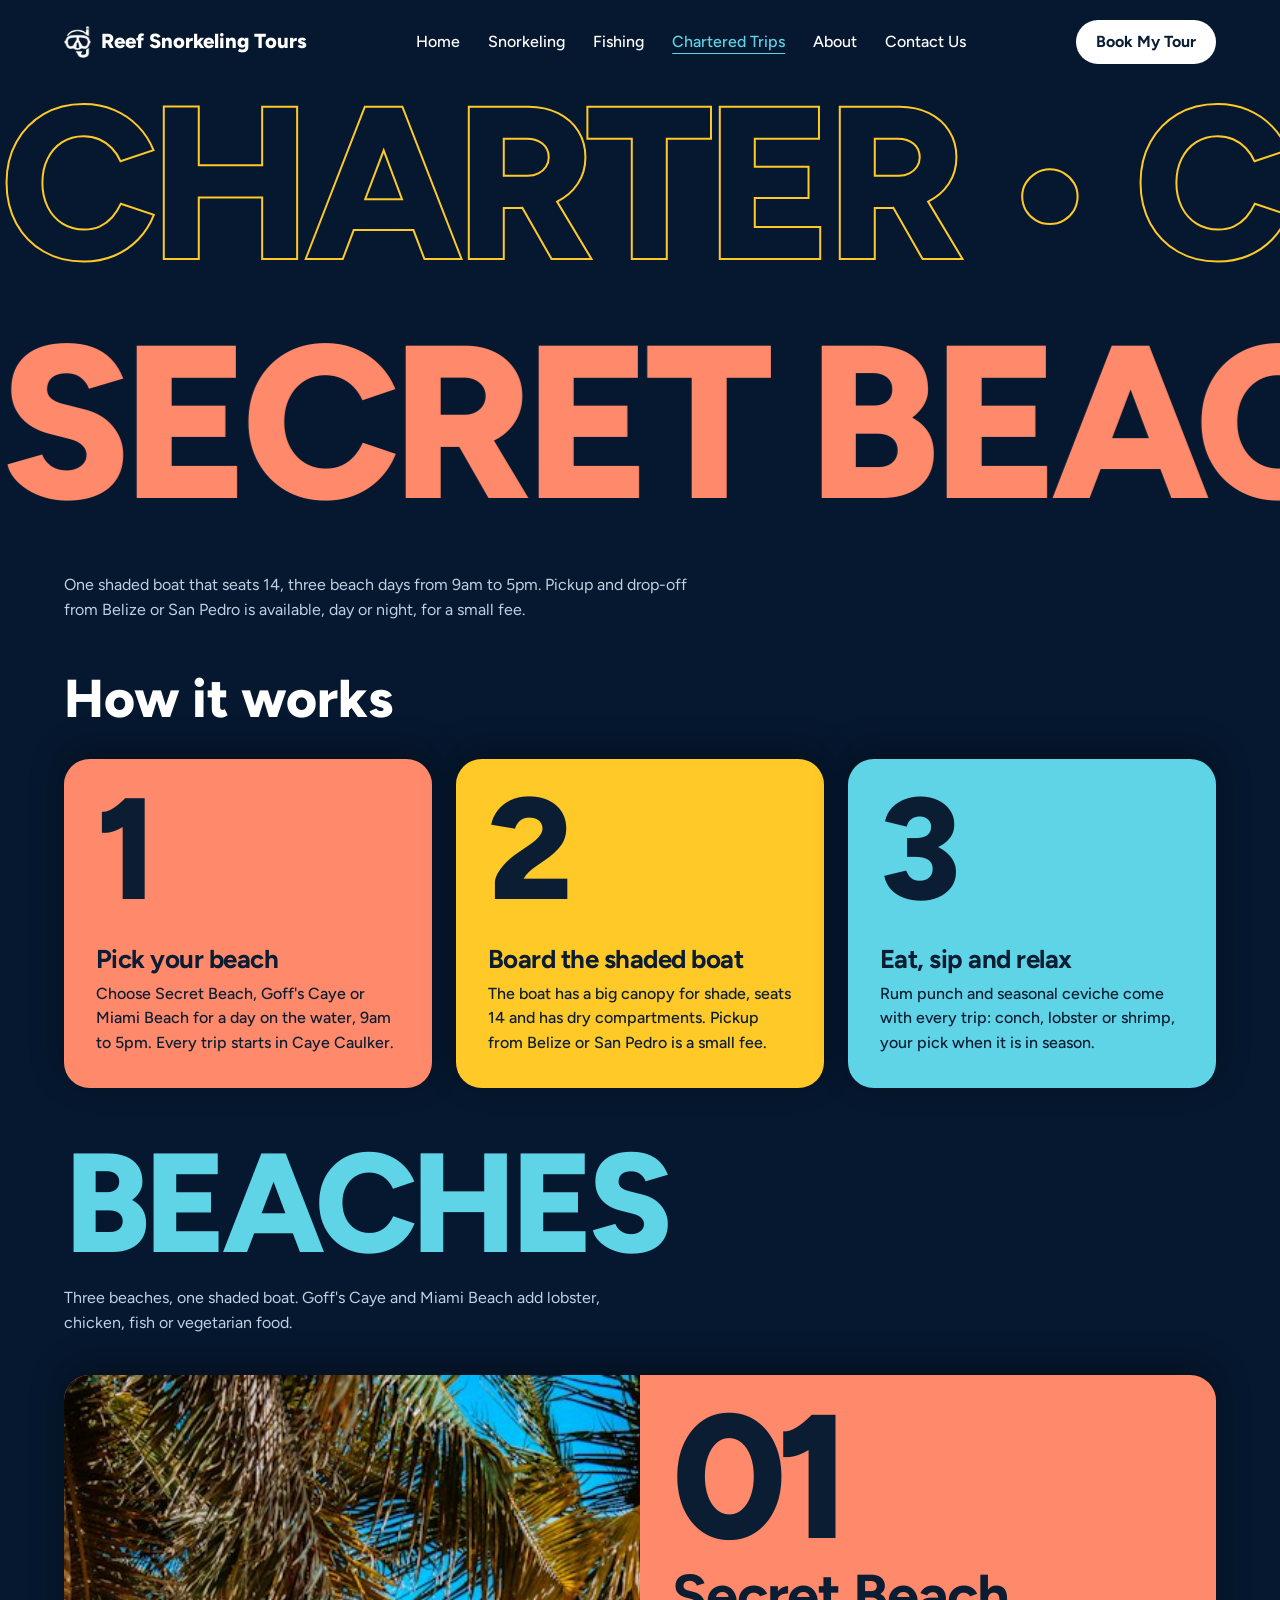
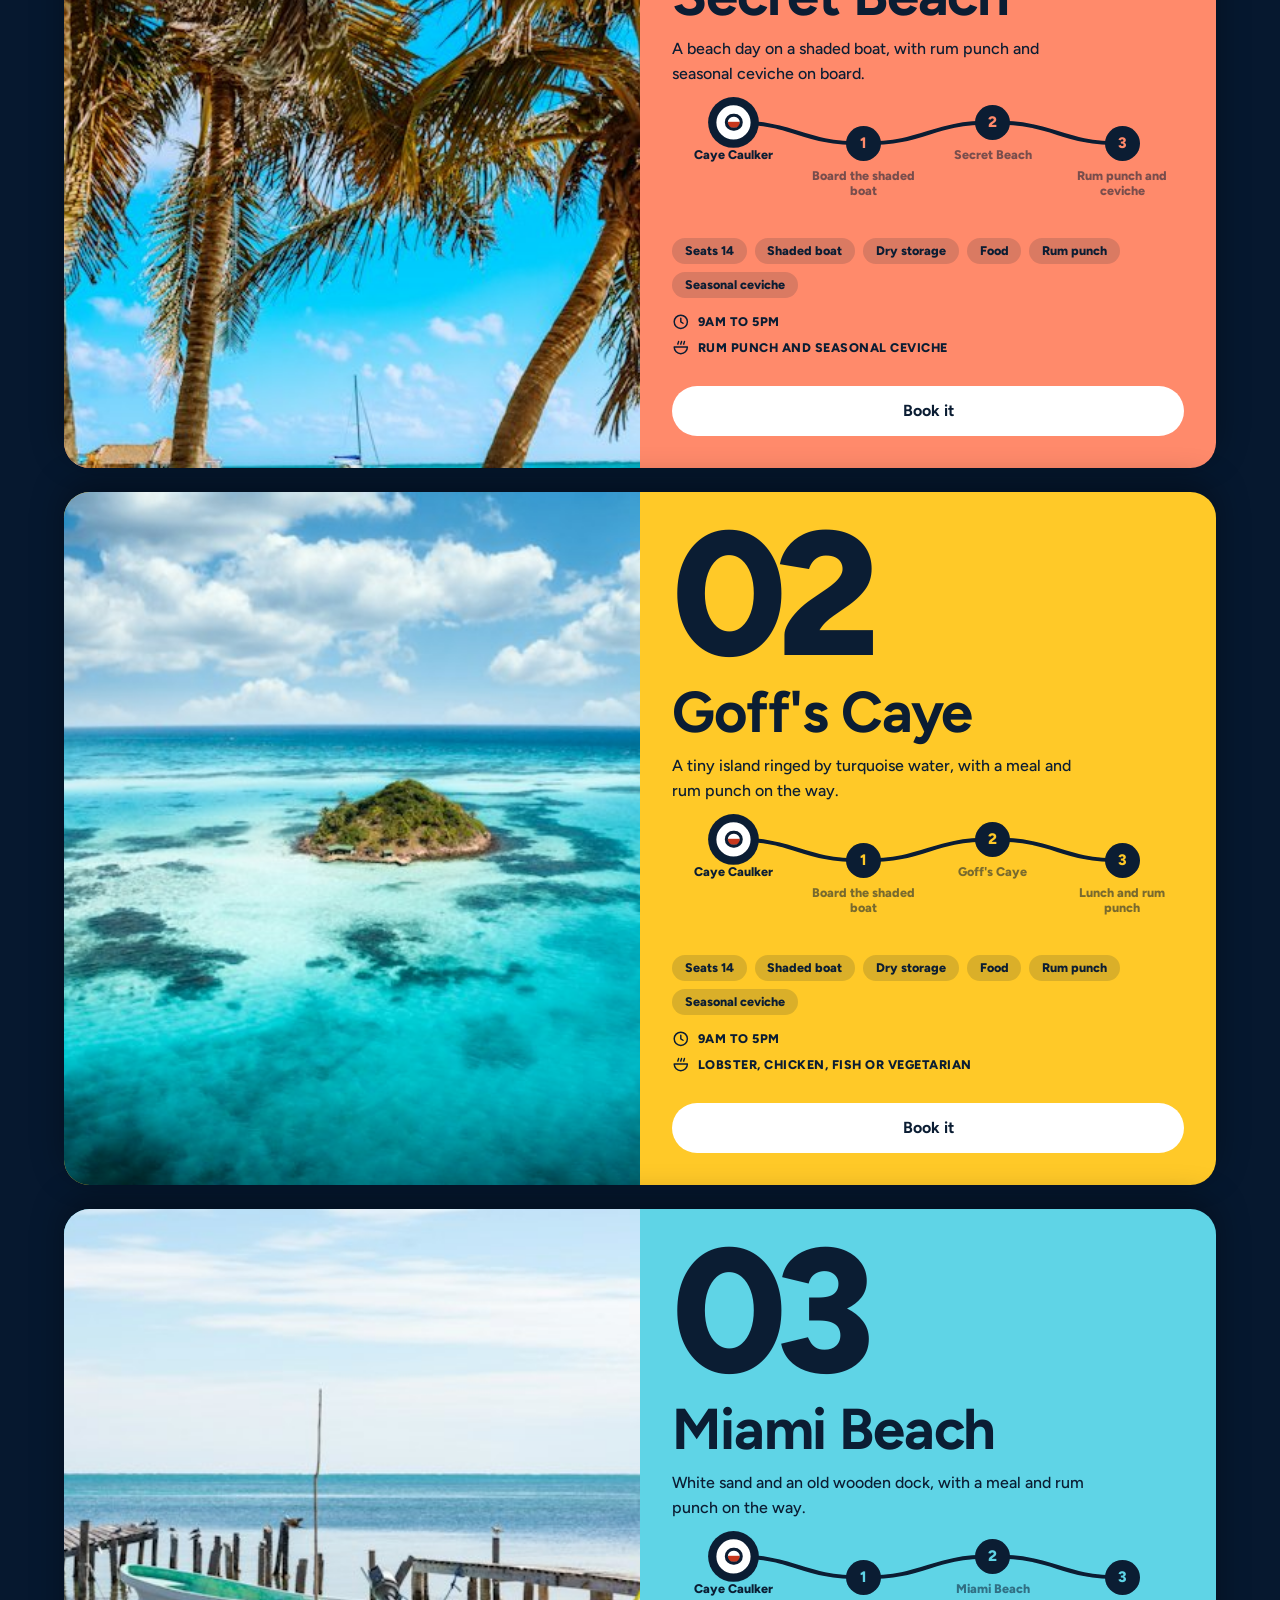
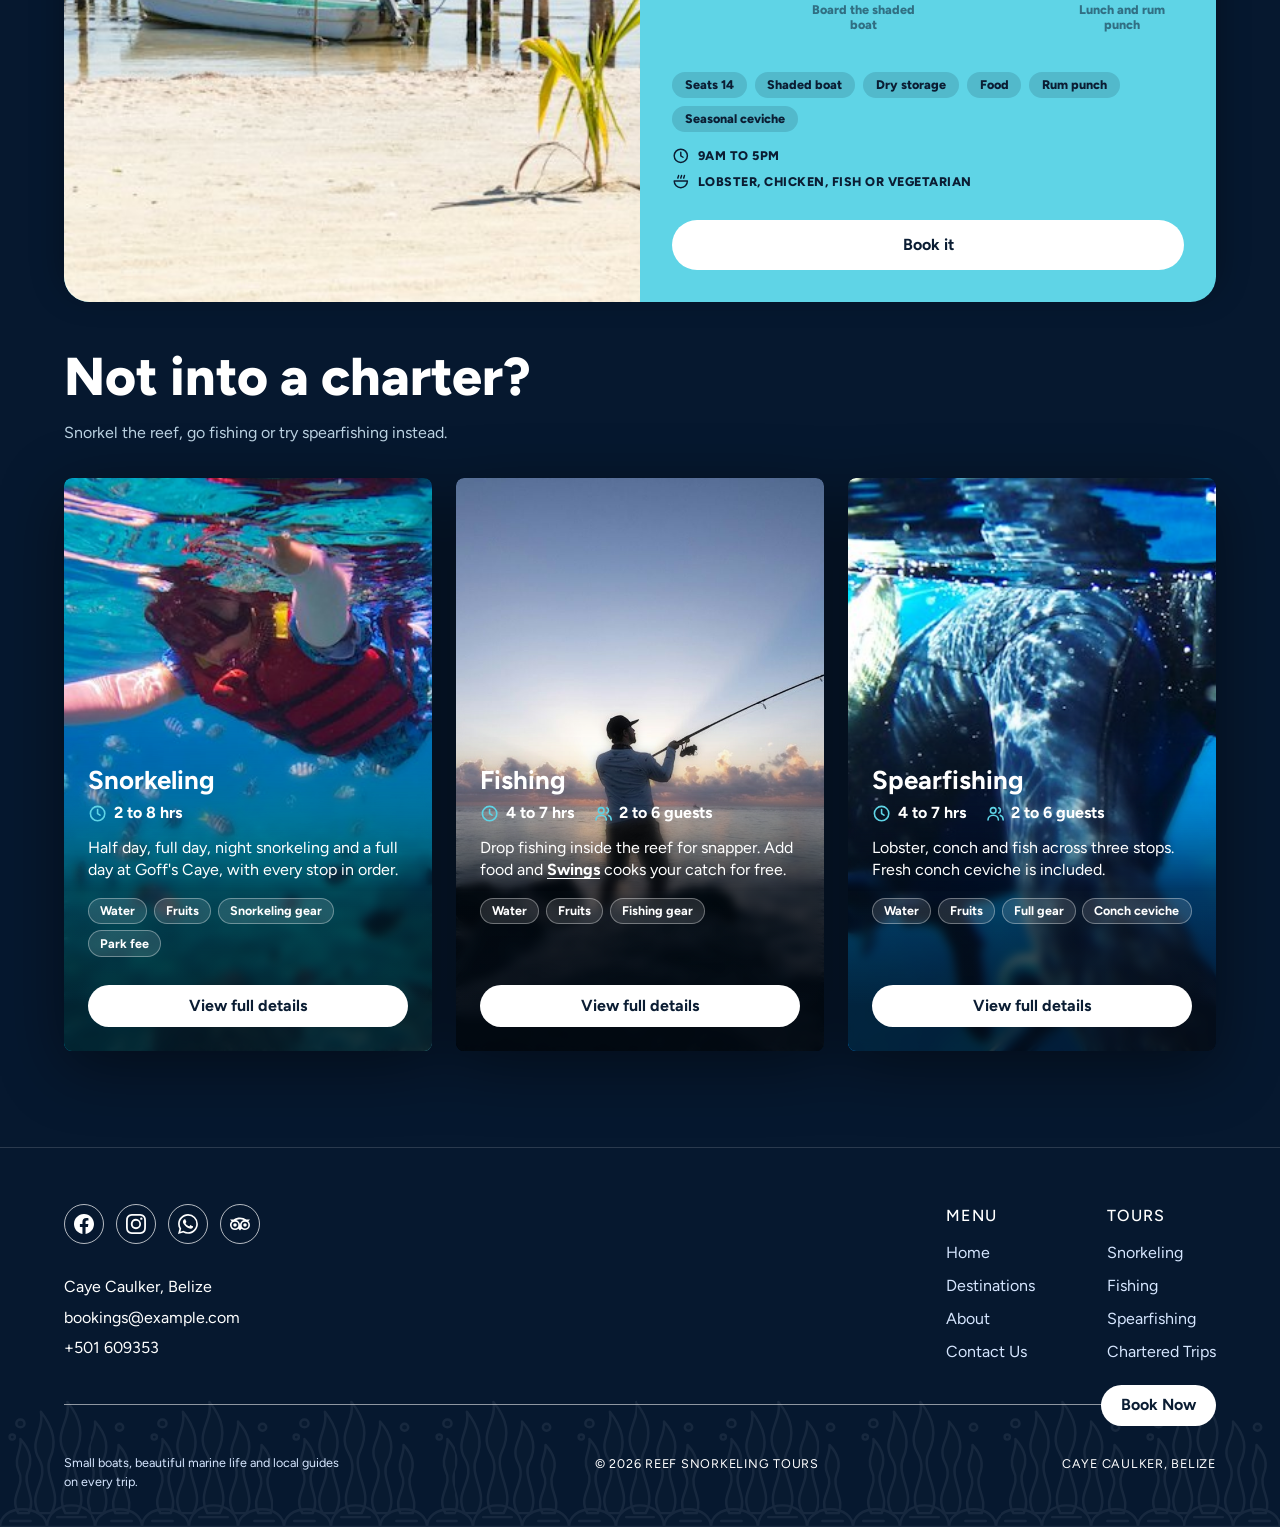
==== chartered-trips.html @ 090b9843 "edited we also offer section and renamed it, added the services pages (snorkeling, fishing, chartere" ====
<!doctype html>
<html lang="en">
<head>
  <meta charset="utf-8">
  <meta name="viewport" content="width=device-width, initial-scale=1">
  <title>Chartered Trips in Caye Caulker | Reef Snorkeling Tours</title>
  <meta name="description" content="Chartered boat trips from Caye Caulker, Belize to Secret Beach, Goff's Caye and Miami Beach. A shaded boat that seats 14, with pickup from Belize or San Pedro.">
  <meta name="keywords" content="chartered trips Caye Caulker, Belize boat charter, Secret Beach Belize, Goff's Caye charter, Miami Beach Belize, shaded charter boat, rum punch and ceviche, group boat trip Belize, San Pedro pickup">
  <meta name="author" content="Reef Snorkeling Tours">
  <meta name="publisher" content="Reef Snorkeling Tours">
  <meta name="application-name" content="Reef Snorkeling Tours">
  <meta name="robots" content="index, follow, max-image-preview:large, max-snippet:-1, max-video-preview:-1">
  <meta name="googlebot" content="index, follow, max-image-preview:large, max-snippet:-1, max-video-preview:-1">
  <meta name="geo.region" content="BZ-BZ">
  <meta name="geo.placename" content="Caye Caulker">
  <meta name="geo.position" content="17.7424;-88.0245">
  <meta name="theme-color" content="#06182f">
  <link rel="canonical" href="https://reefsnorkelingtours.com/chartered-trips.html">
  <link rel="alternate" hreflang="en" href="https://reefsnorkelingtours.com/chartered-trips.html">
  <link rel="alternate" hreflang="x-default" href="https://reefsnorkelingtours.com/chartered-trips.html">
  <meta property="og:type" content="website">
  <meta property="og:site_name" content="Reef Snorkeling Tours">
  <meta property="og:locale" content="en_US">
  <meta property="og:title" content="Chartered Trips in Caye Caulker | Reef Snorkeling Tours">
  <meta property="og:description" content="Chartered boat trips from Caye Caulker, Belize to Secret Beach, Goff's Caye and Miami Beach. A shaded boat that seats 14, with pickup from Belize or San Pedro.">
  <meta property="og:url" content="https://reefsnorkelingtours.com/chartered-trips.html">
  <meta property="og:image" content="https://reefsnorkelingtours.com/images/og-image.jpg">
  <meta property="og:image:width" content="1200">
  <meta property="og:image:height" content="630">
  <meta property="og:image:alt" content="Silhouettes of a snorkeler's fins against the sun in deep blue water">
  <meta name="twitter:card" content="summary_large_image">
  <meta name="twitter:title" content="Chartered Trips in Caye Caulker | Reef Snorkeling Tours">
  <meta name="twitter:description" content="Chartered boat trips from Caye Caulker, Belize to Secret Beach, Goff's Caye and Miami Beach. A shaded boat that seats 14, with pickup from Belize or San Pedro.">
  <meta name="twitter:image" content="https://reefsnorkelingtours.com/images/og-image.jpg">
  <meta name="twitter:image:alt" content="Silhouettes of a snorkeler's fins against the sun in deep blue water">
  <link rel="preconnect" href="https://fonts.googleapis.com">
  <link rel="preconnect" href="https://fonts.gstatic.com" crossorigin>
  <link rel="stylesheet" href="https://fonts.googleapis.com/css2?family=Figtree:wght@400;500;700;800&display=swap">
  <link rel="icon" href="favicon.ico" sizes="any">
  <link rel="icon" type="image/png" sizes="192x192" href="icon-192.png">
  <link rel="apple-touch-icon" href="apple-touch-icon.png">
  <link rel="manifest" href="manifest.webmanifest">
  <link rel="stylesheet" href="style.css">
  <script type="application/ld+json">
  {
    "@context": "https://schema.org",
    "@graph": [
      {
        "@type": "WebSite",
        "@id": "https://reefsnorkelingtours.com/#website",
        "url": "https://reefsnorkelingtours.com/",
        "name": "Reef Snorkeling Tours",
        "inLanguage": "en",
        "publisher": {
          "@id": "https://reefsnorkelingtours.com/#business"
        }
      },
      {
        "@type": [
          "TravelAgency",
          "LocalBusiness"
        ],
        "@id": "https://reefsnorkelingtours.com/#business",
        "name": "Reef Snorkeling Tours",
        "url": "https://reefsnorkelingtours.com/",
        "telephone": "+501609353",
        "email": "bookings@example.com",
        "address": {
          "@type": "PostalAddress",
          "addressLocality": "Caye Caulker",
          "addressRegion": "Belize District",
          "addressCountry": "BZ"
        }
      },
      {
        "@type": "CollectionPage",
        "@id": "https://reefsnorkelingtours.com/chartered-trips.html#webpage",
        "url": "https://reefsnorkelingtours.com/chartered-trips.html",
        "name": "Chartered Trips in Caye Caulker | Reef Snorkeling Tours",
        "description": "Chartered boat trips from Caye Caulker, Belize to Secret Beach, Goff's Caye and Miami Beach. A shaded boat that seats 14, with pickup from Belize or San Pedro.",
        "inLanguage": "en",
        "isPartOf": {
          "@id": "https://reefsnorkelingtours.com/#website"
        },
        "about": {
          "@id": "https://reefsnorkelingtours.com/#business"
        },
        "breadcrumb": {
          "@id": "https://reefsnorkelingtours.com/chartered-trips.html#breadcrumb"
        },
        "mainEntity": {
          "@id": "https://reefsnorkelingtours.com/chartered-trips.html#trips"
        }
      },
      {
        "@type": "BreadcrumbList",
        "@id": "https://reefsnorkelingtours.com/chartered-trips.html#breadcrumb",
        "itemListElement": [
          {
            "@type": "ListItem",
            "position": 1,
            "name": "Home",
            "item": "https://reefsnorkelingtours.com/"
          },
          {
            "@type": "ListItem",
            "position": 2,
            "name": "Chartered Trips",
            "item": "https://reefsnorkelingtours.com/chartered-trips.html"
          }
        ]
      },
      {
        "@type": "ItemList",
        "@id": "https://reefsnorkelingtours.com/chartered-trips.html#trips",
        "name": "Chartered trips",
        "itemListElement": [
          {
            "@type": "ListItem",
            "position": 1,
            "url": "https://reefsnorkelingtours.com/chartered-trips.html#secret-beach",
            "item": {
              "@type": "TouristTrip",
              "name": "Secret Beach",
              "description": "A shaded boat with a big canopy that seats 14 and has dry compartments, 9am to 5pm to Secret Beach. Rum punch and seasonal ceviche (conch, lobster or shrimp, when in season) are included, with pickup from Belize or San Pedro for a small fee.",
              "touristType": "Groups",
              "provider": {
                "@id": "https://reefsnorkelingtours.com/#business"
              }
            }
          },
          {
            "@type": "ListItem",
            "position": 2,
            "url": "https://reefsnorkelingtours.com/chartered-trips.html#goffs-caye",
            "item": {
              "@type": "TouristTrip",
              "name": "Goff's Caye",
              "description": "A shaded boat with a big canopy that seats 14 and has dry compartments, 9am to 5pm to Goff's Caye. Lobster, chicken, fish and vegetarian food options, rum punch and seasonal ceviche are included, with pickup from Belize or San Pedro for a small fee.",
              "touristType": "Groups",
              "provider": {
                "@id": "https://reefsnorkelingtours.com/#business"
              }
            }
          },
          {
            "@type": "ListItem",
            "position": 3,
            "url": "https://reefsnorkelingtours.com/chartered-trips.html#miami-beach",
            "item": {
              "@type": "TouristTrip",
              "name": "Miami Beach",
              "description": "A shaded boat with a big canopy that seats 14 and has dry compartments, 9am to 5pm to Miami Beach. Lobster, chicken, fish and vegetarian food options, rum punch and seasonal ceviche are included, with pickup from Belize or San Pedro for a small fee.",
              "touristType": "Groups",
              "provider": {
                "@id": "https://reefsnorkelingtours.com/#business"
              }
            }
          }
        ]
      }
    ]
  }
  </script>
</head>
<body>

  <svg hidden>
    <symbol id="i-clock" viewBox="0 0 24 24"><circle cx="12" cy="12" r="9"/><path d="M12 7v5l3 2"/></symbol>
    <symbol id="i-food" viewBox="0 0 24 24"><path d="M3 11h18a9 9 0 0 1-18 0z"/><path d="M8 7c0-1.5 1-2 1-3.5M12 7c0-1.5 1-2 1-3.5M16 7c0-1.5 1-2 1-3.5"/></symbol>
    <symbol id="i-people" viewBox="0 0 24 24"><circle cx="9" cy="8" r="3.5"/><path d="M2.5 20c0-3.6 2.9-6 6.5-6s6.5 2.4 6.5 6M16 4.8a3.5 3.5 0 0 1 0 6.4M18 14.3c2.3.7 3.5 2.6 3.5 5.7"/></symbol>
  </svg>

  <header class="site-header">
    <a class="logo" href="./"><img decoding="async" loading="lazy" src="images/logo.webp" alt="" width="253" height="298">Reef Snorkeling Tours</a>
    <button class="menu-toggle" type="button" aria-expanded="false" aria-controls="menu" aria-label="Open menu">
      <svg class="icon line" viewBox="0 0 24 24"><path class="bars" d="M4 7h16M4 12h16M4 17h16"/><path class="x" d="M6 6l12 12M18 6 6 18"/></svg>
    </button>
    <div class="menu" id="menu">
      <nav>
        <a href="./">Home</a>
        <a href="snorkeling.html">Snorkeling</a>
        <a href="fishing.html">Fishing</a>
        <a href="chartered-trips.html" aria-current="page">Chartered Trips</a>
        <a href="./#about">About</a>
        <a href="contact.html">Contact Us</a>
      </nav>
      <a class="btn btn-light" href="contact.html?tour=general">Book My Tour</a>
    </div>
  </header>

  <main class="snorkel trips">
    <h1 class="visually-hidden">Chartered boat trips in Caye Caulker, Belize</h1>
    <div class="marq out" aria-hidden="true"><span>CHARTER &bull; CHARTER &bull; CHARTER &bull; CHARTER &bull; CHARTER &bull; CHARTER &bull;&nbsp;</span></div>
    <div class="marq fill" aria-hidden="true"><span>SECRET BEACH &bull; GOFF'S CAYE &bull; MIAMI BEACH &bull; SECRET BEACH &bull; GOFF'S CAYE &bull; MIAMI BEACH &bull;&nbsp;</span></div>
    <p class="snorkel-intro">One shaded boat that seats 14, three beach days from 9am to 5pm. Pickup and drop-off from Belize or San Pedro is available, day or night, for a small fee.</p>

    <section class="how" aria-labelledby="how-title">
      <h2 id="how-title">How it works</h2>
      <ol>
        <li style="--c: var(--coral-soft)">
          <span class="n" aria-hidden="true">1</span>
          <div>
            <h3>Pick your beach</h3>
            <p>Choose Secret Beach, Goff's Caye or Miami Beach for a day on the water, 9am to 5pm. Every trip starts in Caye Caulker.</p>
          </div>
        </li>
        <li style="--c: var(--yellow)">
          <span class="n" aria-hidden="true">2</span>
          <div>
            <h3>Board the shaded boat</h3>
            <p>The boat has a big canopy for shade, seats 14 and has dry compartments. Pickup from Belize or San Pedro is a small fee.</p>
          </div>
        </li>
        <li style="--c: var(--aqua)">
          <span class="n" aria-hidden="true">3</span>
          <div>
            <h3>Eat, sip and relax</h3>
            <p>Rum punch and seasonal ceviche come with every trip: conch, lobster or shrimp, your pick when it is in season.</p>
          </div>
        </li>
      </ol>
    </section>

    <section class="group" aria-labelledby="kind-beaches">
      <div class="kind">
        <h2 id="kind-beaches">BEACHES</h2>
        <p>Three beaches, one shaded boat. Goff's Caye and Miami Beach add lobster, chicken, fish or vegetarian food.</p>
      </div>
    <div class="stack">
    <article class="card-p" id="secret-beach" style="--i: 0; --c: var(--coral-soft)">
      <div class="txt">
        <span class="num" aria-hidden="true">01</span>
        <div class="body">
          <h3>Secret Beach</h3>
          <p>A beach day on a shaded boat, with rum punch and seasonal ceviche on board.</p>
          <div class="trail" role="group" aria-label="Stops in order">
            <svg aria-hidden="true"><path class="base"/><path class="draw"/></svg>
            <span class="boat" aria-hidden="true"></span>
            <ol><li class="node start" style="--n: 0"><i aria-hidden="true">&#9679;</i><span>Caye Caulker</span></li><li class="node" style="--n: 1"><i>1</i><span>Board the shaded boat</span></li><li class="node" style="--n: 2"><i>2</i><span>Secret Beach</span></li><li class="node" style="--n: 3"><i>3</i><span>Rum punch and ceviche</span></li></ol>
          </div>
          <ul class="row"><li>Seats 14</li><li>Shaded boat</li><li>Dry storage</li><li>Food</li><li>Rum punch</li><li>Seasonal ceviche</li></ul>
          <ul class="facts"><li><svg class="icon line" aria-hidden="true"><use href="#i-clock"/></svg>9am to 5pm</li><li><svg class="icon line" aria-hidden="true"><use href="#i-food"/></svg>Rum punch and seasonal ceviche</li></ul>
          <a class="btn btn-light" href="contact.html?tour=chartered-trips">Book it</a>
        </div>
      </div>
      <img src="images/secret-beach-sm.jpg" srcset="images/secret-beach-sm.jpg 640w, images/secret-beach.jpg 1800w" sizes="(min-width: 50.01rem) 50vw, 100vw" alt="Palm trees leaning over a sandy beach" width="640" height="480" loading="lazy" decoding="async">
    </article>
    <article class="card-p" id="goffs-caye" style="--i: 1; --c: var(--yellow)">
      <div class="txt">
        <span class="num" aria-hidden="true">02</span>
        <div class="body">
          <h3>Goff's Caye</h3>
          <p>A tiny island ringed by turquoise water, with a meal and rum punch on the way.</p>
          <div class="trail" role="group" aria-label="Stops in order">
            <svg aria-hidden="true"><path class="base"/><path class="draw"/></svg>
            <span class="boat" aria-hidden="true"></span>
            <ol><li class="node start" style="--n: 0"><i aria-hidden="true">&#9679;</i><span>Caye Caulker</span></li><li class="node" style="--n: 1"><i>1</i><span>Board the shaded boat</span></li><li class="node" style="--n: 2"><i>2</i><span>Goff's Caye</span></li><li class="node" style="--n: 3"><i>3</i><span>Lunch and rum punch</span></li></ol>
          </div>
          <ul class="row"><li>Seats 14</li><li>Shaded boat</li><li>Dry storage</li><li>Food</li><li>Rum punch</li><li>Seasonal ceviche</li></ul>
          <ul class="facts"><li><svg class="icon line" aria-hidden="true"><use href="#i-clock"/></svg>9am to 5pm</li><li><svg class="icon line" aria-hidden="true"><use href="#i-food"/></svg>Lobster, chicken, fish or vegetarian</li></ul>
          <a class="btn btn-light" href="contact.html?tour=chartered-trips">Book it</a>
        </div>
      </div>
      <img src="images/goffs-caye-charter-sm.jpg" srcset="images/goffs-caye-charter-sm.jpg 640w, images/goffs-caye-charter.jpg 1800w" sizes="(min-width: 50.01rem) 50vw, 100vw" alt="A tiny green island ringed by turquoise water" width="640" height="480" loading="lazy" decoding="async">
    </article>
    <article class="card-p" id="miami-beach" style="--i: 2; --c: var(--aqua)">
      <div class="txt">
        <span class="num" aria-hidden="true">03</span>
        <div class="body">
          <h3>Miami Beach</h3>
          <p>White sand and an old wooden dock, with a meal and rum punch on the way.</p>
          <div class="trail" role="group" aria-label="Stops in order">
            <svg aria-hidden="true"><path class="base"/><path class="draw"/></svg>
            <span class="boat" aria-hidden="true"></span>
            <ol><li class="node start" style="--n: 0"><i aria-hidden="true">&#9679;</i><span>Caye Caulker</span></li><li class="node" style="--n: 1"><i>1</i><span>Board the shaded boat</span></li><li class="node" style="--n: 2"><i>2</i><span>Miami Beach</span></li><li class="node" style="--n: 3"><i>3</i><span>Lunch and rum punch</span></li></ol>
          </div>
          <ul class="row"><li>Seats 14</li><li>Shaded boat</li><li>Dry storage</li><li>Food</li><li>Rum punch</li><li>Seasonal ceviche</li></ul>
          <ul class="facts"><li><svg class="icon line" aria-hidden="true"><use href="#i-clock"/></svg>9am to 5pm</li><li><svg class="icon line" aria-hidden="true"><use href="#i-food"/></svg>Lobster, chicken, fish or vegetarian</li></ul>
          <a class="btn btn-light" href="contact.html?tour=chartered-trips">Book it</a>
        </div>
      </div>
      <img src="images/miami-beach-sm.jpg" srcset="images/miami-beach-sm.jpg 640w, images/miami-beach.jpg 1800w" sizes="(min-width: 50.01rem) 50vw, 100vw" alt="A boat and old wooden dock on a white sand beach" width="640" height="480" loading="lazy" decoding="async">
    </article>
    </div>
    </section>

    <section class="also">
      <h2>Not into a charter?</h2>
      <p>Snorkel the reef, go fishing or try spearfishing instead.</p>
      <ul class="offers three">
        <li>
          <img decoding="async" src="images/half-day-tour-sm.jpg" srcset="images/half-day-tour-sm.jpg 640w, images/half-day-tour.jpg 1800w" sizes="(min-width: 50.01rem) 50vw, 100vw" alt="A snorkeler in a life vest above a school of small fish" width="640" height="480" loading="lazy">
          <h3>Snorkeling</h3>
          <p class="meta"><span><svg class="icon line"><use href="#i-clock"/></svg>2 to 8 hrs</span></p>
          <p>Half day, full day, night snorkeling and a full day at Goff's Caye, with every stop in order.</p>
          <ul class="includes">
          <li>Water</li>
          <li>Fruits</li>
          <li>Snorkeling gear</li>
          <li>Park fee</li>
          </ul>
          <a class="btn btn-light" href="snorkeling.html">View full details</a>
        </li>
        <li>
          <img decoding="async" src="images/fishing.jpg" alt="A fisherman casting a line from the rocks at sunrise" width="840" height="1120" loading="lazy">
          <h3>Fishing</h3>
          <p class="meta"><span><svg class="icon line"><use href="#i-clock"/></svg>4 to 7 hrs</span><span><svg class="icon line"><use href="#i-people"/></svg>2 to 6 guests</span></p>
          <p>Drop fishing inside the reef for snapper. Add food and <a class="swings" href="https://share.google/VO3ABcIWY1SggvuIT" target="_blank" rel="noopener noreferrer">Swings</a> cooks your catch for free.</p>
          <ul class="includes">
          <li>Water</li>
          <li>Fruits</li>
          <li>Fishing gear</li>
          </ul>
          <a class="btn btn-light" href="fishing.html#fishing">View full details</a>
        </li>
        <li>
          <img decoding="async" src="images/half-day-spearfishing-sm.jpg" srcset="images/half-day-spearfishing-sm.jpg 640w, images/half-day-spearfishing.jpg 1800w" sizes="(min-width: 50.01rem) 33vw, 100vw" alt="A spearfisher in a wetsuit at the surface holding a speargun" width="640" height="480" loading="lazy">
          <h3>Spearfishing</h3>
          <p class="meta"><span><svg class="icon line"><use href="#i-clock"/></svg>4 to 7 hrs</span><span><svg class="icon line"><use href="#i-people"/></svg>2 to 6 guests</span></p>
          <p>Lobster, conch and fish across three stops. Fresh conch ceviche is included.</p>
          <ul class="includes">
          <li>Water</li>
          <li>Fruits</li>
          <li>Full gear</li>
          <li>Conch ceviche</li>
          </ul>
          <a class="btn btn-light" href="fishing.html#spearfishing">View full details</a>
        </li>
      </ul>
    </section>
  </main>

<footer class="site-footer">
  <svg hidden width="0" height="0"><symbol id="i-fish" viewBox="0 0 80 50"><g fill="rgba(255,255,255,0.07)" stroke="currentColor" stroke-width="3.4" stroke-linejoin="round" stroke-linecap="round"><path d="M72 26C66 14 46 10 28 24L8 12C12 20 12 32 8 40L28 28C46 42 66 38 72 26Z"/><path d="M42 13L50 4C56 4 58 9 58 15"/><path d="M44 37L50 46C56 46 58 42 58 37"/><path d="M60 17C54 22 54 30 60 35"/><path d="M65 20C61 24 61 29 65 33"/><circle cx="66" cy="23" r="1.6" fill="currentColor"/></g></symbol></svg>
  <div class="foot-top">
    <div class="foot-info">
      <ul class="social">
        <li><a href="https://www.facebook.com/reefsnorkelingtour/" aria-label="Facebook" target="_blank" rel="noopener"><svg class="icon fill" viewBox="0 0 16 16"><path d="M16 8.049c0-4.446-3.582-8.05-8-8.05C3.58 0-.002 3.603-.002 8.05c0 4.017 2.926 7.347 6.75 7.951v-5.625h-2.03V8.05H6.75V6.275c0-2.017 1.195-3.131 3.022-3.131.876 0 1.791.157 1.791.157v1.98h-1.009c-.993 0-1.303.621-1.303 1.258v1.51h2.218l-.354 2.326H9.25V16c3.824-.604 6.75-3.934 6.75-7.951"/></svg></a></li>
        <li><a href="#" aria-label="Instagram" target="_blank" rel="noopener"><svg class="icon fill" viewBox="0 0 16 16"><path d="M8 0C5.829 0 5.556.01 4.703.048 3.85.088 3.269.222 2.76.42a3.9 3.9 0 0 0-1.417.923A3.9 3.9 0 0 0 .42 2.76C.222 3.268.087 3.85.048 4.7.01 5.555 0 5.827 0 8.001c0 2.172.01 2.444.048 3.297.04.852.174 1.433.372 1.942.205.526.478.972.923 1.417.444.445.89.719 1.416.923.51.198 1.09.333 1.942.372C5.555 15.99 5.827 16 8 16s2.444-.01 3.298-.048c.851-.04 1.434-.174 1.943-.372a3.9 3.9 0 0 0 1.416-.923c.445-.445.718-.891.923-1.417.197-.509.332-1.09.372-1.942C15.99 10.445 16 10.173 16 8s-.01-2.445-.048-3.299c-.04-.851-.175-1.433-.372-1.941a3.9 3.9 0 0 0-.923-1.417A3.9 3.9 0 0 0 13.24.42c-.51-.198-1.092-.333-1.943-.372C10.443.01 10.172 0 7.998 0zm-.717 1.442h.718c2.136 0 2.389.007 3.232.046.78.035 1.204.166 1.486.275.373.145.64.319.92.599s.453.546.598.92c.11.281.24.705.275 1.485.039.843.047 1.096.047 3.231s-.008 2.389-.047 3.232c-.035.78-.166 1.203-.275 1.485a2.5 2.5 0 0 1-.599.919c-.28.28-.546.453-.92.598-.28.11-.704.24-1.485.276-.843.038-1.096.047-3.232.047s-2.39-.009-3.233-.047c-.78-.036-1.203-.166-1.485-.276a2.5 2.5 0 0 1-.92-.598 2.5 2.5 0 0 1-.6-.92c-.109-.281-.24-.705-.275-1.485-.038-.843-.046-1.096-.046-3.233s.008-2.388.046-3.231c.036-.78.166-1.204.276-1.486.145-.373.319-.64.599-.92s.546-.453.92-.598c.282-.11.705-.24 1.485-.276.738-.034 1.024-.044 2.515-.045zm4.988 1.328a.96.96 0 1 0 0 1.92.96.96 0 0 0 0-1.92m-4.27 1.122a4.109 4.109 0 1 0 0 8.217 4.109 4.109 0 0 0 0-8.217m0 1.441a2.667 2.667 0 1 1 0 5.334 2.667 2.667 0 0 1 0-5.334"/></svg></a></li>
        <li><a href="#" aria-label="WhatsApp" target="_blank" rel="noopener"><svg class="icon fill" viewBox="0 0 16 16"><path d="M13.601 2.326A7.85 7.85 0 0 0 7.994 0C3.627 0 .068 3.558.064 7.926c0 1.399.366 2.76 1.057 3.965L0 16l4.204-1.102a7.9 7.9 0 0 0 3.79.965h.004c4.368 0 7.926-3.558 7.93-7.93A7.9 7.9 0 0 0 13.6 2.326zM7.994 14.521a6.6 6.6 0 0 1-3.356-.92l-.24-.144-2.494.654.666-2.433-.156-.251a6.56 6.56 0 0 1-1.007-3.505c0-3.626 2.957-6.584 6.591-6.584a6.56 6.56 0 0 1 4.66 1.931 6.56 6.56 0 0 1 1.928 4.66c-.004 3.639-2.961 6.592-6.592 6.592m3.615-4.934c-.197-.099-1.17-.578-1.353-.646-.182-.065-.315-.099-.445.099-.133.197-.513.646-.627.775-.114.133-.232.148-.43.05-.197-.1-.836-.308-1.592-.985-.59-.525-.985-1.175-1.103-1.372-.114-.198-.011-.304.088-.403.087-.088.197-.232.296-.346.1-.114.133-.198.198-.33.065-.134.034-.248-.015-.347-.05-.099-.445-1.076-.612-1.47-.16-.389-.323-.335-.445-.34-.114-.007-.247-.007-.38-.007a.73.73 0 0 0-.529.247c-.182.198-.691.677-.691 1.654s.71 1.916.81 2.049c.098.133 1.394 2.132 3.383 2.992.47.205.84.326 1.129.418.475.152.904.129 1.246.08.38-.058 1.171-.48 1.338-.943.164-.464.164-.86.114-.943-.049-.084-.182-.133-.38-.232"/></svg></a></li>
        <li><a href="#" aria-label="TripAdvisor" target="_blank" rel="noopener"><svg class="icon fill" viewBox="0 0 24 24"><path d="M12.006 4.295c-2.67 0-5.338.784-7.645 2.353H0l1.963 2.135a5.997 5.997 0 0 0 4.04 10.43 5.976 5.976 0 0 0 4.075-1.6L12 19.705l1.922-2.09a5.972 5.972 0 0 0 4.072 1.598 6 6 0 0 0 6-5.998 5.982 5.982 0 0 0-1.957-4.432L24 6.648h-4.35a13.573 13.573 0 0 0-7.644-2.353zM12 6.255c1.531 0 3.063.303 4.504.903C13.943 8.138 12 10.43 12 13.1c0-2.671-1.942-4.962-4.504-5.942A11.72 11.72 0 0 1 12 6.256zM6.002 9.157a4.059 4.059 0 1 1 0 8.118 4.059 4.059 0 0 1 0-8.118zm11.992.002a4.057 4.057 0 1 1 .003 8.115 4.057 4.057 0 0 1-.003-8.115zm-11.992 1.93a2.128 2.128 0 0 0 0 4.256 2.128 2.128 0 0 0 0-4.256zm11.992 0a2.128 2.128 0 0 0 0 4.256 2.128 2.128 0 0 0 0-4.256z"/></svg></a></li>
      </ul>
      <address>
        Caye Caulker, Belize<br>
        <a href="mailto:bookings@example.com">bookings@example.com</a><br>
        <a href="tel:+501609353">+501 609353</a>
      </address>
    </div>
    <nav class="foot-cols" aria-label="Footer">
      <div>
        <h3>Menu</h3>
        <ul>
          <li><a href="./">Home</a></li>
          <li><a href="./#destinations">Destinations</a></li>
          <li><a href="./#about">About</a></li>
          <li><a href="contact.html">Contact Us</a></li>
        </ul>
      </div>
      <div>
        <h3>Tours</h3>
        <ul>
          <li><a href="snorkeling.html">Snorkeling</a></li>
          <li><a href="fishing.html">Fishing</a></li>
          <li><a href="fishing.html#spearfishing">Spearfishing</a></li>
          <li><a href="chartered-trips.html">Chartered Trips</a></li>
        </ul>
      </div>
    </nav>
  </div>
  <div class="foot-rule"><a class="btn btn-light" href="contact.html?tour=general">Book Now</a></div>
  <div class="foot-bottom">
    <p>Small boats, beautiful marine life and local guides on every trip.</p>
    <span>&copy; 2026 Reef Snorkeling Tours</span>
    <span>Caye Caulker, Belize</span>
  </div>
  <div class="sea" aria-hidden="true">
  <span class="fish " style="--y:14%;--w:3.6rem;--t:20s;--d:-4s;--x:12%"><svg viewBox="0 0 80 50"><use href="#i-fish"/></svg></span>
  <span class="fish left" style="--y:58%;--w:2.6rem;--t:15s;--d:-9s;--x:38%"><svg viewBox="0 0 80 50"><use href="#i-fish"/></svg></span>
  <span class="fish " style="--y:34%;--w:3.2rem;--t:24s;--d:-13s;--x:62%"><svg viewBox="0 0 80 50"><use href="#i-fish"/></svg></span>
  <span class="fish left" style="--y:76%;--w:2.2rem;--t:17s;--d:-2s;--x:80%"><svg viewBox="0 0 80 50"><use href="#i-fish"/></svg></span>
  <span class="fish left" style="--y:46%;--w:3rem;--t:28s;--d:-18s;--x:24%"><svg viewBox="0 0 80 50"><use href="#i-fish"/></svg></span>
    <div class="diver"><svg viewBox="30 150 920 720"><circle class="bub b1" cx="62" cy="410" r="16"/><circle class="bub b2" cx="38" cy="360" r="11"/><path fill="#a3adba" d="M275.561329 288.148975l1.832755 0.915354-114.641368 229.281712-1.831731-0.915353z"/><path fill="#7c8898" d="M151.221719 490.305918m-74.30643 0a74.30643 74.30643 0 1 0 148.61286 0 74.30643 74.30643 0 1 0-148.61286 0Z"/><path fill="#7c8898" d="M291.342474 755.685731l-123.136545 80.67602c-14.861695 10.615643-33.96842 6.369591-44.584063-8.492104s-6.369591-33.96842 8.492105-44.584063l108.274849-72.183915c2.123538-2.122514 4.246052-4.246052 4.246053-8.492105V534.88998c0-16.98421 6.369591-36.091958 33.968419-53.076167l70.060378 29.722367-38.214472 210.181132c-2.122514 10.615643-6.368567 25.476315-19.106724 33.968419z"/><path fill="#6a7586" d="M754.166285 437.22975L594.937783 543.382085c-19.107748 12.738157-46.706577 8.492105-59.444734-12.738157-12.738157-19.107748-19.107748-63.691811 0-76.429968l157.104964-78.552482 21.230262-159.228502c4.246052-23.3538 27.599853-38.214472 50.95263-33.96842 23.3538 4.246052 38.214472 27.599853 33.968419 50.952629l-23.3538 176.212712c-4.245029 10.615643-10.614619 21.230262-21.229239 27.599853z"/><path fill="#7c8898" d="M881.548883 401.137793l-125.260083 78.552482-148.61286-21.230263c-10.615643-38.214472-61.568272-48.830115-101.906282-38.214472L299.834579 475.444222c-44.584063 10.615643-61.568272 53.076167-50.95263 91.29064 10.615643 38.214472 53.076167 61.568272 91.29064 50.952629l203.812565-53.076167h205.935079c8.492105 0 19.107748-2.122514 27.599853-6.369591l150.736397-84.922073c19.107748-12.738157 25.476315-40.33801 12.738158-59.444734-12.739181-19.1057-40.339034-25.475291-59.445758-12.737133z"/><path fill="#6a7586" d="M522.753868 522.151823l-184.704817 48.829091-10.615644 48.830115c4.246052 0 8.492105-2.123538 14.861696-2.123538l199.565489-53.076167h2.123538l-21.230262-42.459501z"/><path fill="#c3cbd6" d="M543.98413 564.612347h63.69181V458.460012c-10.615643-38.214472-61.568272-48.830115-101.906282-38.214472l-36.091958 10.615644 74.30643 133.751163zM119.375814 522.151823h97.66023c6.369591-12.738157 8.492105-27.599853 6.369591-42.460524h-144.367831v12.738157c0 4.246052 0 8.492105 2.123538 12.738157v4.246053c0 2.122514 2.123538 6.369591 2.123538 8.492105l6.369591 12.738157c2.123538 4.246052 6.369591 8.492105 8.492105 12.738157-0.001024-12.738157 10.614619-21.230262 21.229238-21.230262z"/><path fill="#c3cbd6" d="M98.145552 479.690275c-8.492105 0-14.861695 2.123538-21.230263 6.36959 0 14.861695 2.123538 31.845905 12.738158 46.706577 8.492105 12.738157 19.107748 21.230262 31.845905 27.599853 10.615643-10.615643 19.107748-23.3538 19.107748-38.214472-0.001024-23.3538-19.107748-42.461548-42.461548-42.461548z"/></svg></div>
    <i class="seagrass"></i>
  </div>
</footer>

<script src="menu.js"></script>
<script type="module" src="trail.js"></script>
<script type="module" src="loading.js"></script>
</body>
</html>
---- style.css ----
:root {
  --gutter: max(1.25rem, 5vw, calc((100vw - 100rem) / 2));
  --navy: #06182f;
  --deep: #0b2745;
  --ink: #0b1d33;
  --mist: #bcd3e3;
  --aqua: #5fd4e6;
  --yellow: #ffc928;
  --gold-deep: #9c6a00;
  --reef: #0a7387;
  --coral: #c8371d;
  --indigo: #5b4fc4;
  --coral-soft: #ff8a6b;
  --lilac: #b9b0ff;
  --text-xs: 0.786rem;
  --text-base: 1rem;
  --text-md: 1.272rem;
  --text-lg: 1.618rem;
  --text-xl: 2.058rem;
  --text-2xl: 2.618rem;
  --text-3xl: 3.33rem;
  --text-4xl: 4.236rem;
}

* {
  box-sizing: border-box;
}

html {
  scroll-padding-top: calc(var(--nav-h, 5.25rem) + 0.5rem);
}

body {
  margin: 0;
  background: var(--navy);
  color: #fff;
  font-family: "Figtree", system-ui, sans-serif;
  font-size: var(--text-base);
  line-height: 1.55;
}

svg[hidden] {
  display: none;
}

button {
  font: inherit;
}

a {
  color: inherit;
}

.swings {
  font-weight: 700;
  text-underline-offset: 0.18em;
}

:focus-visible {
  outline: 3px solid var(--yellow);
  outline-offset: 2px;
}

h1 {
  margin: 0 0 1rem -0.05em;
  font-size: var(--text-2xl);
  font-weight: 800;
  line-height: 1.05;
}

.icon {
  width: 1.25rem;
  height: 1.25rem;
  flex: none;
}

.fill {
  fill: currentColor;
}

.line {
  fill: none;
  stroke: currentColor;
  stroke-width: 2;
  stroke-linecap: round;
  stroke-linejoin: round;
}

.btn {
  display: inline-flex;
  align-items: center;
  gap: 0.5rem;
  padding: 0.7rem 1.4rem;
  border: 1px solid transparent;
  border-radius: 999px;
  font: inherit;
  font-weight: 700;
  text-decoration: none;
  cursor: pointer;
  transition: transform 0.2s, background-color 0.2s, border-color 0.2s, color 0.2s;
}

.btn:active {
  transform: none;
}

.btn-light {
  background: #fff;
  color: var(--ink);
}

.btn-ghost {
  background: rgba(255, 255, 255, 0.12);
  border-color: rgba(255, 255, 255, 0.55);
  color: #fff;
  -webkit-backdrop-filter: blur(8px);
  backdrop-filter: blur(8px);
}

.round {
  display: grid;
  place-items: center;
  width: 2.5rem;
  height: 2.5rem;
  padding: 0;
  border: 1px solid rgba(255, 255, 255, 0.45);
  border-radius: 50%;
  background: rgba(6, 24, 47, 0.55);
  color: #fff;
  cursor: pointer;
}

/* Header and mobile menu */

.site-header {
  position: fixed;
  inset: 0 0 auto;
  z-index: 20;
  display: flex;
  flex-wrap: wrap;
  align-items: center;
  justify-content: space-between;
  gap: 0.75rem 1.5rem;
  padding: 1.25rem var(--gutter);
}

.site-header::before {
  content: "";
  position: absolute;
  inset: 0;
  z-index: -1;
  border-bottom: 1px solid transparent;
  transition: background-color 0.25s, border-color 0.25s;
}

.site-header.scrolled::before {
  border-color: rgba(255, 255, 255, 0.1);
  background: rgba(6, 24, 47, 0.55);
  -webkit-backdrop-filter: blur(14px);
  backdrop-filter: blur(14px);
}

.logo {
  position: relative;
  z-index: 2;
  display: flex;
  align-items: center;
  gap: 0.5rem;
  font-size: var(--text-base);
  font-weight: 800;
  text-decoration: none;
}

.logo img {
  width: auto;
  height: 1.6rem;
}

.menu-toggle {
  position: relative;
  z-index: 2;
  display: grid;
  place-items: center;
  width: 3.25rem;
  height: 3.25rem;
  margin-right: -0.8rem;
  padding: 0;
  border: 0;
  background: none;
  color: #fff;
  cursor: pointer;
}

.menu-toggle .icon {
  width: 2.5rem;
  height: 2.5rem;
}

.menu-toggle[aria-expanded="false"] .x,
.menu-toggle[aria-expanded="true"] .bars {
  display: none;
}

.menu {
  position: fixed;
  inset: -1.5rem 0 0;
  z-index: 1;
  display: flex;
  flex-direction: column;
  justify-content: center;
  gap: 2rem;
  padding: 7.5rem var(--gutter) 3rem;
  background: var(--deep);
  overflow: hidden;
  visibility: hidden;
  transform: translateY(100%);
  transition: transform 0.5s cubic-bezier(0.55, 0, 0.9, 0.45), visibility 0s 0.5s;
}

.menu-open .menu {
  visibility: visible;
  transform: none;
  transition: transform 0.5s cubic-bezier(0.55, 0, 0.9, 0.45);
}

.menu.hit {
  animation: hit 0.35s ease-out;
}

.menu-open {
  overflow: hidden;
}

.site-header nav {
  display: flex;
  flex-direction: column;
  flex-wrap: wrap;
  gap: 0.5rem;
}

.site-header nav a {
  font-size: var(--text-xl);
  font-weight: 800;
  line-height: 1.2;
  text-decoration: none;
}

.site-header nav a:hover,
.site-header nav a[aria-current] {
  color: var(--aqua);
}

.site-header nav a[aria-current] {
  text-decoration: underline;
  text-underline-offset: 0.35em;
}

.menu .btn {
  align-self: stretch;
  justify-content: center;
  padding: 0.8rem 1.6rem;
  font-size: var(--text-md);
}

.bubble {
  position: absolute;
  top: 0;
  left: var(--x);
  width: var(--size);
  height: var(--size);
  border: 1px solid rgba(255, 255, 255, 0.55);
  border-radius: 50%;
  background: radial-gradient(circle at 30% 30%, rgba(255, 255, 255, 0.55), rgba(255, 255, 255, 0.08) 60%);
  pointer-events: none;
  animation: splash var(--time) ease-out var(--delay) both;
}

/* Hero */

.hero {
  position: relative;
  display: grid;
  grid-template-columns: minmax(0, 1fr);
  grid-template-rows: 1fr auto;
  min-height: min(100vh, 60rem);
  min-height: min(100svh, 60rem);
  max-height: 60rem;
  padding-inline: var(--gutter);
  padding-top: calc(var(--nav-h, 5.25rem) - 1.25rem);
  overflow: hidden;
}

.hero-img {
  position: absolute;
  inset: 0;
  width: 100%;
  height: 100%;
  object-fit: cover;
}

.hero::after {
  content: "";
  position: absolute;
  inset: 0;
  background:
    linear-gradient(90deg, rgba(6, 24, 47, 0.7), transparent 65%),
    linear-gradient(transparent 45%, var(--navy));
  pointer-events: none;
}

.hero-text,
.strip {
  position: relative;
  z-index: 1;
}

.hero-text {
  align-self: center;
  max-width: 42rem;
}

.hero-desc {
  max-width: 26rem;
  margin: 0 0 3rem;
  color: var(--mist);
  line-height: 1.4;
  text-shadow: 0 1px 8px rgba(0, 0, 0, 0.5);
}

.hero-actions {
  display: flex;
  flex-direction: column;
  flex-wrap: wrap;
  gap: 0.75rem;
}

.hero-actions .btn {
  justify-content: center;
}

.trust {
  display: flex;
  align-items: center;
  gap: 0.9rem;
  margin-top: 2rem;
  text-shadow: 0 1px 8px rgba(0, 0, 0, 0.5);
}

.faces {
  display: flex;
}

.faces img {
  width: 3.25rem;
  height: 3.25rem;
  border: 2px solid var(--navy);
  border-radius: 50%;
  object-fit: cover;
}

.faces img + img {
  margin-left: -0.9rem;
}

.trust p {
  margin: 0;
  color: var(--mist);
  font-size: var(--text-base);
  line-height: 1.25;
}

.trust p span {
  display: block;
  color: #fff;
  font-size: var(--text-md);
  line-height: 1.1;
}

.strip {
  display: flex;
  align-items: center;
  justify-self: center;
  width: min(calc(100% + 2 * var(--gutter)), 100rem);
  padding-bottom: 2rem;
}

.cards {
  position: relative;
  flex: 1;
  min-width: 0;
  display: flex;
  gap: 1rem;
  margin: 0;
  padding: 0;
  overflow-x: auto;
  list-style: none;
  scroll-snap-type: x mandatory;
  scrollbar-width: none;
  mask-image: linear-gradient(90deg, transparent, #000 20%, #000 80%, transparent);
}

.cards li {
  flex: 0 0 min(17.67rem, 67vw);
  scroll-snap-align: center;
}

.card {
  display: grid;
  grid-template: minmax(0, 1fr) / minmax(0, 1fr);
  width: 100%;
  aspect-ratio: 16 / 9;
  padding: 0;
  border: 0;
  border-radius: 0.5rem;
  overflow: hidden;
  background: var(--navy);
  color: #fff;
  font: inherit;
  text-align: left;
  cursor: pointer;
  opacity: 0.55;
  transform: scale(0.9);
  transition: transform 0.3s, opacity 0.3s;
}

.card > * {
  grid-area: 1 / 1;
}

.card > :not(img) {
  position: relative;
  z-index: 1;
}

.card::after {
  content: "";
  grid-area: 1 / 1;
  align-self: end;
  position: relative;
  height: calc(58% + 1rem);
  margin: 0 -1rem -1rem;
  background: linear-gradient(to top, rgba(2, 10, 20, 0.6), transparent);
  -webkit-backdrop-filter: blur(8px);
  backdrop-filter: blur(8px);
  mask-image: linear-gradient(to top, #000 35%, transparent);
  pointer-events: none;
}

.card[aria-current] {
  opacity: 1;
  transform: scale(1);
}

.card:focus-visible {
  outline-offset: -3px;
}

.card img {
  width: 100%;
  height: 100%;
  object-fit: cover;
  filter: brightness(0.7);
}

.card-top {
  align-self: start;
  justify-self: start;
  margin: 0.7rem 0.9rem;
}

.card-chip {
  display: block;
  padding: 0.1rem 0.65rem;
  border-radius: 999px;
  color: #fff;
  font-size: var(--text-xs);
  font-weight: 800;
}

.card-chip.snorkeling {
  background: var(--reef);
}

.card-chip.spearfishing {
  background: var(--coral);
}

.card-chip.charter {
  background: var(--indigo);
}

.card-text {
  align-self: end;
  display: grid;
  margin: 0.8rem 0.9rem;
  line-height: 1.25;
  text-shadow: 0 1px 4px rgba(0, 0, 0, 0.6);
}

.card-text strong {
  font-size: var(--text-md);
}

.card-text span {
  font-size: var(--text-xs);
}

.lightbox {
  width: min(60rem, 92vw);
  padding: 0;
  border: 0;
  border-radius: 0.5rem;
  overflow: hidden;
  background: var(--navy);
  color: #fff;
}

.lightbox::backdrop {
  background: rgba(2, 10, 20, 0.85);
}

.lightbox img {
  width: 100%;
  max-height: 65vh;
  object-fit: cover;
}

.close {
  position: absolute;
  top: 0.75rem;
  right: 0.75rem;
}

.lightbox-text {
  padding: 1.25rem 1.5rem 1.5rem;
}

.where {
  margin: 0 0 0.25rem;
  color: var(--aqua);
  font-weight: 700;
}

.lightbox h2 {
  margin: 0 0 0.5rem;
  font-size: var(--text-lg);
  line-height: 1.1;
}

.lightbox-desc {
  max-width: 40rem;
  margin: 0;
  color: var(--mist);
  line-height: 1.4;
}

/* Section headings and intros */

.why h2,
.also h2,
.places h2 {
  margin: 0 0 1rem;
  font-size: var(--text-2xl);
  font-weight: 800;
  line-height: 1.05;
}

.also > p,
.places > p {
  max-width: 34rem;
  margin: 0 0 2rem;
  color: var(--mist);
}

/* Why snorkel with us */

.why {
  display: grid;
  grid-template-columns: minmax(0, 1fr);
  gap: 2.5rem;
  align-items: center;
  padding: 3rem var(--gutter) 4rem;
}

.why-text > p {
  max-width: 26rem;
  margin: 0 0 2.5rem;
  color: var(--mist);
}

.stats {
  display: grid;
  grid-template-columns: 1fr 1fr;
  gap: 1.5rem 2rem;
  max-width: 34rem;
  margin: 0;
  padding: 0;
  list-style: none;
  color: var(--mist);
  line-height: 1.3;
}

.stats li {
  padding-top: 1rem;
  border-top: 1px solid rgba(255, 255, 255, 0.2);
}

.stats strong {
  display: block;
  margin-bottom: 0.25rem;
  color: #fff;
  font-size: var(--text-2xl);
  font-weight: 800;
  line-height: 1.05;
}

.benefits {
  position: relative;
  display: flex;
  flex-direction: column;
  gap: 1rem;
  height: 24rem;
  margin: 0;
  padding: 0;
  overflow: hidden;
  list-style: none;
  mask-image: linear-gradient(180deg, transparent, #000 20%, #000 80%, transparent);
}

.benefits li {
  flex: none;
  width: 85%;
  margin-inline: auto;
  padding: 1.4rem 1.75rem;
  border-radius: 0.5rem;
  background: var(--deep);
  font-size: var(--text-lg);
  font-weight: 800;
  line-height: 1.2;
  opacity: 0.55;
  scale: 1;
  transform-origin: center;
  transition: scale 0.3s, opacity 0.3s;
}

.benefits li.on {
  opacity: 1;
  scale: 1.15;
}

.benefits span {
  color: var(--yellow);
  font-size: var(--text-xl);
  line-height: 1;
}

.benefits .icon {
  width: 0.85em;
  height: 0.85em;
  margin-right: 0.4rem;
  vertical-align: -0.1em;
}

/* Destinations */

.places {
  padding: 1rem var(--gutter) 5rem;
  scroll-margin-top: 2rem;
}

.spots {
  display: grid;
  grid-template-columns: minmax(0, 1fr);
  gap: 1.5rem;
  max-width: 34rem;
  margin: 0 auto;
  padding: 0;
  list-style: none;
}

.spots > li {
  position: relative;
  display: flex;
  flex-direction: column;
  justify-content: flex-end;
  aspect-ratio: 4 / 3;
  padding: 1.25rem 1.5rem;
  overflow: clip;
  border-radius: 0.5rem;
  clip-path: inset(0 round 0.5rem);
  background: var(--navy);
}

.spots > li > :not(img) {
  position: relative;
  z-index: 1;
}

.spots > li::after {
  content: "";
  position: absolute;
  inset: auto -2rem -2rem;
  height: 14rem;
  background: linear-gradient(to top, rgba(2, 10, 20, 0.8) 20%, rgba(2, 10, 20, 0.5) 60%, transparent 100%);
  -webkit-backdrop-filter: blur(5px);
  backdrop-filter: blur(5px);
  mask-image: linear-gradient(to top, #000 50%, transparent 100%);
  pointer-events: none;
}

.spots img {
  position: absolute;
  inset: -2rem;
  width: calc(100% + 4rem);
  height: calc(100% + 4rem);
  object-fit: cover;
}

.spots > li > .tags {
  position: absolute;
  top: 0.75rem;
  left: 0.75rem;
  display: flex;
  gap: 0.4rem;
}

.spots h3 {
  margin: 0 0 0.25rem;
  font-size: var(--text-lg);
  line-height: 1.1;
}

.spots p {
  margin: 0;
  line-height: 1.4;
}

/* We also offer */

.also {
  padding: 1rem var(--gutter) 6rem;
  scroll-margin-top: 2rem;
}

.offers {
  display: grid;
  grid-template-columns: minmax(0, 1fr);
  gap: 1.5rem;
  max-width: 34rem;
  margin: 0 auto;
  padding: 0;
  list-style: none;
  filter: drop-shadow(0 1rem 2rem rgba(0, 0, 0, 0.45));
}

.offers > li {
  position: relative;
  display: flex;
  flex-direction: column;
  justify-content: flex-end;
  min-height: clamp(34rem, 38vw, 36rem);
  padding: 0 1.5rem 1.5rem;
  overflow: clip;
  border-radius: 0.5rem;
  clip-path: inset(0 round 0.5rem);
  background: var(--navy);
}

.offers > li > :not(img) {
  position: relative;
  z-index: 1;
}

.offers > li::after {
  content: "";
  position: absolute;
  inset: auto -2rem -2rem;
  height: 24rem;
  background: linear-gradient(to top, rgba(2, 10, 20, 0.8) 20%, rgba(2, 10, 20, 0.55) 55%, transparent 100%);
  -webkit-backdrop-filter: blur(5px);
  backdrop-filter: blur(5px);
  mask-image: linear-gradient(to top, #000 50%, transparent 100%);
  pointer-events: none;
}

.offers img {
  position: absolute;
  inset: -2rem;
  width: calc(100% + 4rem);
  height: calc(100% + 4rem);
  object-fit: cover;
}

.offers h3 {
  margin: 0 0 0.5rem;
  font-size: var(--text-lg);
  line-height: 1.1;
}

.offers p {
  margin: 0 0 1rem;
  line-height: 1.4;
}

.offers .meta {
  display: flex;
  flex-wrap: wrap;
  gap: 0.25rem 1.25rem;
  margin-bottom: 0.75rem;
  font-weight: 700;
}

.offers .meta span {
  display: inline-flex;
  align-items: center;
  gap: 0.4rem;
}

.offers .icon {
  width: 1.2rem;
  height: 1.2rem;
  color: var(--aqua);
}

.includes {
  display: flex;
  flex-wrap: wrap;
  gap: 0.4rem;
  margin: 0 0 1.25rem;
  padding: 0;
  list-style: none;
}

.includes li {
  padding: 0.15rem 0.7rem;
  border: 1px solid rgba(255, 255, 255, 0.35);
  border-radius: 999px;
  background: rgba(255, 255, 255, 0.12);
  font-size: var(--text-xs);
  font-weight: 700;
}

.offers .btn {
  justify-content: center;
  margin-top: 0.5rem;
  white-space: nowrap;
  padding: 0.5rem 1rem;
}

/* Contact page */

.page {
  min-height: 100vh;
  padding-inline: var(--gutter);
  padding-top: calc(var(--nav-h, 5.25rem) - 1.25rem);
}

.contact {
  display: grid;
  grid-template-columns: 1fr;
  gap: 2.5rem;
  padding: 3rem 0;
}

.contact-intro {
  max-width: 24rem;
  margin: 0 0 2rem;
  color: var(--mist);
}

.contact address {
  font-style: normal;
  line-height: 1.9;
}

.contact form {
  display: grid;
  gap: 1rem;
  color-scheme: dark;
}

.contact label {
  display: grid;
  gap: 0.35rem;
  font-weight: 500;
}

.contact input,
.contact textarea {
  width: 100%;
  padding: 0.65rem 0.75rem;
  border: 1px solid rgba(255, 255, 255, 0.35);
  border-radius: 0.35rem;
  background: rgba(255, 255, 255, 0.06);
  color: #fff;
  font: inherit;
}

.contact form .btn {
  justify-self: start;
}

/* Final call to action */

.cta {
  display: grid;
  grid-template-columns: minmax(0, 1fr);
  align-items: end;
  gap: 2rem 4rem;
  padding: 4rem var(--gutter);
}

.cta h2 {
  margin: 0;
  font-size: clamp(3.5rem, 11vw, 9rem);
  line-height: 0.9;
  letter-spacing: -0.02em;
}

.cta em {
  color: var(--aqua);
  font-style: normal;
}

.cta-link {
  display: inline-flex;
  align-items: center;
  gap: 0.6rem;
  margin-top: 2rem;
  padding-bottom: 0.25rem;
  border-bottom: 3px solid var(--aqua);
  font-size: var(--text-lg);
  font-weight: 800;
  text-decoration: none;
}

.cta-link:hover {
  color: var(--aqua);
}

.cta address {
  color: var(--mist);
  font-style: normal;
  line-height: 1.8;
}

.cta address a {
  color: #fff;
}

/* Footer */

.site-footer {
  position: relative;
  overflow: hidden;
  padding: 3.5rem var(--gutter) 2.25rem;
  border-top: 1px solid rgba(255, 255, 255, 0.15);
  background: var(--navy);
  color: #fff;
}

.foot-top,
.foot-rule,
.foot-bottom {
  position: relative;
  z-index: 1;
}

.foot-top {
  display: flex;
  flex-wrap: wrap;
  justify-content: space-between;
  gap: 2.5rem 4rem;
}

.social {
  display: flex;
  gap: 0.75rem;
  margin: 0 0 1.75rem;
  padding: 0;
  list-style: none;
}

.social a {
  display: grid;
  place-items: center;
  width: 2.5rem;
  height: 2.5rem;
  border: 1px solid rgba(255, 255, 255, 0.7);
  border-radius: 50%;
  transition: scale 0.2s, background-color 0.2s, color 0.2s;
}

.foot-info address {
  font-style: normal;
  line-height: 1.9;
}

.site-footer a {
  text-decoration: none;
}

.foot-cols {
  display: flex;
  flex-wrap: wrap;
  gap: 2rem 4.5rem;
}

.foot-cols h3 {
  margin: 0 0 0.75rem;
  font-size: var(--text-base);
  font-weight: 500;
  letter-spacing: 0.08em;
  text-transform: uppercase;
}

.foot-cols ul {
  display: grid;
  gap: 0.5rem;
  margin: 0;
  padding: 0;
  list-style: none;
}

.foot-cols a {
  color: #d6e6ff;
}

.foot-cols a,
.foot-info address a {
  display: inline-block;
  transition: translate 0.2s, color 0.2s;
}

.foot-rule {
  display: flex;
  justify-content: flex-end;
  margin-top: 2.5rem;
  border-top: 1px solid rgba(255, 255, 255, 0.55);
}

.foot-rule .btn {
  margin-top: -1.3rem;
  padding: 0.45rem 1.2rem;
}

.foot-bottom {
  display: flex;
  flex-wrap: wrap;
  justify-content: space-between;
  gap: 1rem 2rem;
  margin-top: 1.75rem;
  color: #d6e6ff;
  font-size: var(--text-xs);
}

.foot-bottom p {
  max-width: 18rem;
  margin: 0;
  line-height: 1.5;
}

.foot-bottom span {
  color: #fff;
  letter-spacing: 0.06em;
  text-transform: uppercase;
}

/* Footer scene */

.sea {
  position: absolute;
  inset: 0;
  opacity: 0.25;
  pointer-events: none;
}

.sea > * {
  position: absolute;
}

.fish {
  bottom: var(--y);
  left: -6rem;
  width: var(--w);
  height: calc(var(--w) * 0.625);
  color: #aab4c2;
  animation: swim var(--t) linear var(--d) infinite;
}

.fish.left {
  animation-name: swim-left;
}

.fish svg {
  display: block;
  width: 100%;
  height: 100%;
  animation: bob 1.8s ease-in-out infinite alternate;
}

.fish.left svg {
  transform: scaleX(-1);
  animation-name: bob-left;
}

.diver {
  bottom: 14%;
  left: -10rem;
  width: 9rem;
  animation: cross-left 42s linear -14s infinite;
}

.diver svg {
  display: block;
  width: 100%;
  animation: float 4s ease-in-out infinite alternate;
}

.diver .bub {
  fill: none;
  stroke: #d5dbe3;
  stroke-width: 6;
  animation: bubble 2.6s ease-in infinite;
}

.diver .b2 {
  animation-delay: 1.2s;
}

.seagrass {
  inset: auto 0 0;
  height: 8.1rem;
  opacity: 0.5;
  background: url("images/seagrass.svg") left bottom / 8.5rem 8.1rem round no-repeat;
}

/* Snorkeling page */

.visually-hidden {
  position: absolute;
  width: 1px;
  height: 1px;
  margin: -1px;
  padding: 0;
  overflow: hidden;
  clip-path: inset(50%);
  white-space: nowrap;
}

.snorkel {
  padding-top: calc(var(--nav-h, 5.25rem) - 1.25rem);
}

.marq {
  overflow: hidden;
  padding: 1rem 0;
  white-space: nowrap;
}

.marq span {
  will-change: transform;
  display: inline-block;
  font-size: clamp(5rem, 17vw, 15rem);
  font-weight: 800;
  line-height: 0.95;
  letter-spacing: -0.04em;
  animation: marq 28s linear infinite;
}

.marq.out span {
  color: transparent;
  -webkit-text-stroke: 2px var(--aqua);
}

.marq.fill span {
  color: var(--yellow);
  animation-direction: reverse;
}

.snorkel-intro {
  max-width: calc(40rem + 2 * var(--gutter));
  margin: 0;
  padding: 2rem var(--gutter) 0;
  color: var(--mist);
}

.stack {
  display: grid;
  gap: 1.5rem;
  padding: 2.5rem var(--gutter) 6rem;
}

.card-p {
  display: grid;
  grid-template-columns: minmax(0, 1fr);
  overflow: hidden;
  border-radius: 1.6rem;
  background: var(--c);
  box-shadow: 0 -0.6rem 2rem rgba(0, 0, 0, 0.35);
  color: var(--ink);
}

.card-p img {
  order: -1;
  width: 100%;
  height: 13rem;
  aspect-ratio: 4 / 3;
  object-fit: cover;
}

.card-p .txt {
  display: grid;
  align-content: space-between;
  gap: 1.25rem;
  padding: 2rem;
}

.card-p .num {
  font-size: clamp(5rem, 14vw, 11rem);
  font-weight: 800;
  line-height: 0.8;
  letter-spacing: -0.06em;
}

.card-p .body {
  display: grid;
  gap: 0.9rem;
}

.card-p h2,
.card-p h3 {
  margin: 0;
  font-size: clamp(2rem, 5vw, 3.6rem);
  line-height: 0.95;
  letter-spacing: -0.02em;
}

.card-p p {
  max-width: 26rem;
  margin: 0;
  font-weight: 500;
}

.card-p .row {
  display: flex;
  flex-wrap: wrap;
  gap: 0.5rem;
  margin: 0;
  padding: 0;
  list-style: none;
}

.card-p .row li {
  padding: 0.2rem 0.8rem;
  border-radius: 999px;
  background: rgba(11, 29, 51, 0.15);
  font-size: var(--text-xs);
  font-weight: 800;
}

.card-p .bonus {
  font-size: var(--text-xs);
  font-weight: 800;
  letter-spacing: 0.04em;
  text-transform: uppercase;
  opacity: 0.75;
}

.card-p .btn {
  justify-content: center;
  justify-self: stretch;
}

.trail {
  position: relative;
  margin-top: 0.25rem;
}

.trail svg {
  position: absolute;
  inset: 0;
  width: 100%;
  height: 100%;
  overflow: visible;
  pointer-events: none;
}

.trail .base {
  fill: none;
  stroke: var(--ink);
  stroke-opacity: 0.3;
  stroke-width: 3;
  stroke-dasharray: 2 10;
  stroke-linecap: round;
}

.trail .draw {
  fill: none;
  stroke: var(--ink);
  stroke-width: 4;
  stroke-linecap: round;
  stroke-dasharray: var(--len, 1000);
  stroke-dashoffset: var(--len, 1000);
}

.trail.go .draw {
  stroke-dashoffset: 0;
  transition: stroke-dashoffset 2.2s ease-in-out;
}

.trail ol {
  position: relative;
  display: grid;
  grid-auto-flow: row;
  gap: 1rem;
  margin: 0;
  padding: 0.3rem 0;
  list-style: none;
}

.node {
  display: grid;
  grid-template-columns: auto minmax(0, 1fr);
  align-items: center;
  justify-items: start;
  gap: 0.7rem;
  font-size: var(--text-xs);
  font-weight: 800;
  line-height: 1.2;
  text-align: left;
}

.node:nth-child(even) {
  margin-left: 3.2rem;
}

.node span {
  opacity: 0.55;
  transition: opacity 0.4s;
}

.node.visited span {
  opacity: 1;
}

.node i {
  display: grid;
  place-items: center;
  width: 2.2rem;
  height: 2.2rem;
  border-radius: 50%;
  background: var(--ink);
  color: var(--c);
  font-size: 0.95rem;
  font-style: normal;
  opacity: 0;
  scale: 0.3;
  transition: scale 0.45s cubic-bezier(0.3, 1.7, 0.5, 1) calc(var(--n) * 0.4s), opacity 0.3s calc(var(--n) * 0.4s), background-color 0.3s, box-shadow 0.3s, color 0.3s;
}

.node.start i {
  border: 3px solid var(--ink);
  background: var(--c);
  color: var(--ink);
  font-size: 0.6rem;
}

.trail.go .node i {
  opacity: 1;
  scale: 1;
}

.trail.go .node.visited i {
  background: #fff;
  box-shadow: 0 0 0 4px var(--ink);
  color: var(--ink);
  scale: 1.18;
}

.boat {
  position: absolute;
  top: 0;
  left: 0;
  z-index: 2;
  width: 1.1rem;
  height: 1.1rem;
  border: 3px solid var(--ink);
  border-radius: 50%;
  background: #fff;
  offset-anchor: center;
  offset-distance: 0%;
  offset-rotate: 0deg;
  opacity: 0;
  transition: opacity 0.3s;
}

.trail.go .boat {
  opacity: 1;
}

@keyframes marq {
  to {
    translate: -50% 0;
  }
}

/* Image skeletons, removed by loading.js once an image has loaded */

.is-loading {
  background: linear-gradient(90deg, var(--deep) 25%, #12385f 50%, var(--deep) 75%);
  background-size: 200% 100%;
  color: transparent;
  animation: shimmer 1.4s linear infinite;
}

.lightbox img.is-loading {
  aspect-ratio: 16 / 10;
}

/* Animations */

@keyframes hit {
  30% {
    transform: translateY(1rem);
  }
}

@keyframes splash {
  from {
    transform: translate(0, 0) scale(0.3);
    opacity: 0;
  }
  12% {
    opacity: 1;
  }
  to {
    transform: translate(var(--dx), var(--dy)) scale(1);
    opacity: 0;
  }
}

@keyframes shimmer {
  to {
    background-position: -200% 0;
  }
}

@keyframes swim {
  from {
    left: -6rem;
  }
  to {
    left: 100%;
  }
}

@keyframes swim-left {
  from {
    left: 100%;
  }
  to {
    left: -6rem;
  }
}

@keyframes cross-left {
  from {
    left: 100%;
  }
  to {
    left: -10rem;
  }
}

@keyframes bob {
  to {
    transform: translateY(-0.6rem);
  }
}

@keyframes bob-left {
  from {
    transform: scaleX(-1) translateY(0);
  }
  to {
    transform: scaleX(-1) translateY(-0.6rem);
  }
}

@keyframes float {
  to {
    transform: translateY(-0.7rem);
  }
}

@keyframes bubble {
  from {
    opacity: 0.9;
    transform: translateY(0);
  }
  to {
    opacity: 0;
    transform: translateY(-1.6rem);
  }
}

/* Tablet and up */

@media (min-width: 50.01rem) {
  h1 {
    font-size: var(--text-4xl);
  }

  .logo {
    position: static;
    z-index: auto;
    gap: 0.6rem;
    font-size: var(--text-md);
  }

  .logo img {
    height: 2rem;
  }

  .menu-toggle {
    display: none;
  }

  .menu {
    display: contents;
    visibility: visible;
  }

  .menu-open {
    overflow: visible;
  }

  .site-header nav {
    flex-direction: row;
    gap: 0.25rem 1.75rem;
  }

  .site-header nav a {
    font-size: var(--text-base);
    font-weight: 500;
    line-height: inherit;
  }

  .menu .btn {
    align-self: auto;
    justify-content: normal;
    padding: 0.55rem 1.2rem;
    font-size: inherit;
  }

  .hero-actions {
    flex-direction: row;
  }

  .hero-actions .btn {
    justify-content: normal;
  }

  .why h2,
  .also h2,
  .places h2 {
    font-size: var(--text-3xl);
  }

  .why {
    grid-template-columns: minmax(0, 1fr) minmax(0, 28rem);
    gap: 4rem;
    padding: 4rem var(--gutter) 5rem;
  }

  .benefits {
    height: 28rem;
  }

  .benefits li {
    margin-inline: 0;
    transform-origin: left center;
  }

  .spots {
    grid-template-columns: repeat(2, minmax(0, 1fr));
    max-width: none;
  }

  .offers {
    grid-template-columns: repeat(2, minmax(0, 1fr));
    max-width: none;
    margin: 0;
  }

  .offers.three > li:nth-child(3) {
    grid-column: 1 / -1;
    justify-self: center;
    width: calc(50% - 0.75rem);
  }

  .contact {
    grid-template-columns: 1fr 1fr;
    gap: 4rem;
    padding: 5rem 0;
  }

  .contact h1 {
    font-size: var(--text-3xl);
  }

  .cta {
    grid-template-columns: minmax(0, 1fr) auto;
    padding: 5rem var(--gutter);
  }
}

@media (min-width: 50.01rem) {
  @supports (grid-template-rows: subgrid) {
    .offers {
      grid-template-rows: repeat(2, minmax(clamp(18rem, 20vw, 20rem), 1fr) auto auto auto auto auto);
      row-gap: 0;
    }

    .offers > li {
      display: grid;
      grid-row: span 6;
      grid-template-columns: minmax(0, 1fr);
      grid-template-rows: subgrid;
      justify-content: normal;
      padding: 0;
    }

    .offers > li:nth-child(n + 3) {
      margin-top: 1.5rem;
    }

    .offers > li > :not(img) {
      grid-column: 1;
      margin-inline: 1.5rem;
    }

    .offers h3 {
      grid-row: 2;
    }

    .offers .meta {
      grid-row: 3;
    }

    .offers p:not(.meta) {
      grid-row: 4;
    }

    .includes {
      grid-row: 5;
      align-content: start;
    }

    .offers .btn {
      grid-row: 6;
      margin-bottom: 1.5rem;
    }
  }
}

@media (min-width: 72rem) {
  .offers.three {
    grid-template-columns: repeat(3, minmax(0, 1fr));
  }

  .offers.three > li:nth-child(3) {
    grid-column: auto;
    justify-self: stretch;
    width: auto;
  }

  @supports (grid-template-rows: subgrid) {
    .offers.three {
      grid-template-rows: minmax(clamp(18rem, 20vw, 20rem), 1fr) repeat(5, auto);
    }

    .offers.three > li:nth-child(n + 3) {
      margin-top: 0;
    }
  }
}

@media (min-width: 90rem) {
  .offers {
    grid-template-columns: repeat(4, minmax(0, 1fr));
  }

  @supports (grid-template-rows: subgrid) {
    .offers {
      grid-template-rows: minmax(clamp(18rem, 20vw, 20rem), 1fr) repeat(5, auto);
    }

    .offers > li:nth-child(n + 3) {
      margin-top: 0;
    }
  }
}

@media (min-width: 90rem) {
  .spots {
    grid-template-columns: repeat(4, minmax(0, 1fr));
  }

  .spots > li {
    aspect-ratio: 1;
  }
}

/* Snorkeling page, tablet and up */

@media (min-width: 50.01rem) {
  .card-p {
    grid-template-columns: minmax(0, 1fr) minmax(0, 1fr);
    min-height: 26rem;
  }

  .card-p img {
    order: 0;
    height: 100%;
  }

  .trail ol {
    grid-auto-flow: column;
    grid-auto-columns: 1fr;
    gap: 0.4rem;
    padding: 0 0 1.6rem;
  }

  .node {
    grid-template-columns: none;
    align-content: start;
    align-items: normal;
    justify-items: center;
    gap: 0.45rem;
    text-align: center;
  }

  .node:nth-child(even) {
    margin-top: 1.3rem;
    margin-left: 0;
  }

  .node span {
    max-width: 7.5rem;
  }
}

@media (min-width: 50.01rem) and (min-height: 42rem) {
  .card-p {
    position: sticky;
    top: calc(var(--nav-h, 5.25rem) + var(--i) * 1.4rem);
    will-change: transform;
  }

  .snorkel:not(.trips) .stack {
    row-gap: clamp(3rem, 16vh, 9rem);
  }
}

/* Fishing page */

.trips .marq.out span {
  -webkit-text-stroke-color: var(--yellow);
}

.trips .marq.fill span {
  color: var(--coral-soft);
}

.trips .boat {
  background: linear-gradient(#fff 50%, var(--coral) 50%);
  animation: bobber 1.4s ease-in-out infinite;
}

.how {
  padding: 3rem var(--gutter) 0;
}

.how h2 {
  margin: 0 0 2rem;
  font-size: var(--text-2xl);
  font-weight: 800;
  line-height: 1.05;
}

.how ol {
  display: grid;
  grid-template-columns: minmax(0, 1fr);
  gap: 1.25rem;
  margin: 0;
  padding: 0;
  list-style: none;
}

.how li {
  display: grid;
  align-content: space-between;
  gap: 2.5rem;
  min-height: 19rem;
  padding: 2rem;
  border-radius: 1.6rem;
  background: var(--c);
  box-shadow: 0 -0.6rem 2rem rgba(0, 0, 0, 0.35);
  color: var(--ink);
  transition: translate 0.3s;
}

.how .n {
  font-size: clamp(5rem, 14vw, 9rem);
  font-weight: 800;
  line-height: 0.8;
  letter-spacing: -0.06em;
}

.how h3 {
  margin: 0 0 0.6rem;
  font-size: var(--text-lg);
  line-height: 1;
  letter-spacing: -0.02em;
}

.how p {
  margin: 0;
  font-weight: 500;
}

.how .pop {
  color: var(--gold-deep);
  font-size: 1.25em;
  font-weight: 800;
  line-height: 1;
  text-transform: uppercase;
  letter-spacing: 0.04em;
}

@media (min-width: 50.01rem) {
  .how h2 {
    font-size: var(--text-3xl);
  }

  .how ol {
    grid-template-columns: repeat(3, minmax(0, 1fr));
    gap: 1.5rem;
  }
}

@media (hover: hover) {
  .how li:hover {
    translate: 0 -0.5rem;
  }
}

@media (prefers-reduced-motion: reduce) {
  .how li {
    transition: none;
  }
}

.trips .card-p {
  position: static;
}

.kind {
  padding: 3rem var(--gutter) 0;
}

.kind h2 {
  margin: 0;
  color: var(--aqua);
  font-size: clamp(3rem, 11vw, 9rem);
  font-weight: 800;
  line-height: 0.95;
  letter-spacing: -0.04em;
}

.group + .group .kind h2 {
  color: var(--yellow);
}

.kind p {
  max-width: 34rem;
  margin: 1rem 0 0;
  color: var(--mist);
}

.trips .stack {
  padding-bottom: 2rem;
}

.facts {
  display: grid;
  gap: 0.4rem;
  margin: 0;
  padding: 0;
  list-style: none;
}

.facts li {
  display: flex;
  align-items: center;
  gap: 0.5rem;
  font-size: var(--text-xs);
  font-weight: 800;
  letter-spacing: 0.04em;
  text-transform: uppercase;
}

.facts .icon {
  width: 1.1rem;
  height: 1.1rem;
}

.card-p .facts + .btn {
  margin-top: 0.9rem;
}

.addon {
  display: inline-grid;
  grid-auto-flow: column;
  justify-self: start;
  padding: 0.2rem;
  border-radius: 999px;
  background: rgba(11, 29, 51, 0.15);
}

.addon button {
  padding: 0.35rem 0.95rem;
  border: 0;
  border-radius: 999px;
  background: transparent;
  color: var(--ink);
  font: inherit;
  font-size: var(--text-xs);
  font-weight: 800;
  cursor: pointer;
  transition: background-color 0.2s, color 0.2s;
}

.addon button[aria-pressed="true"] {
  background: var(--ink);
  color: #fff;
}

.card-p .row .new {
  background: var(--ink);
  color: #fff;
}

.node.off,
.row .off {
  visibility: hidden;
}

.offers.pair {
  max-width: none;
}

@keyframes bobber {
  50% {
    translate: 0 -3px;
  }
}

@media (min-width: 50.01rem) {
  .trips .card-p img {
    order: -1;
  }

  .plate h2 {
    font-size: var(--text-3xl);
  }

  .plate ol {
    grid-template-columns: repeat(3, minmax(0, 1fr));
  }

  .plate li {
    grid-template-columns: minmax(0, 1fr);
  }

  .plate li span {
    grid-row: auto;
    margin-bottom: 1rem;
  }

  .offers.pair {
    grid-template-columns: repeat(2, minmax(0, 1fr));
  }

  @supports (grid-template-rows: subgrid) {
    .offers.pair {
      grid-template-rows: minmax(clamp(18rem, 20vw, 20rem), 1fr) repeat(5, auto);
    }
  }
}

/* Input and motion preferences */

@media (hover: hover) {
  .swings:hover {
    text-decoration-thickness: 0.15em;
  }

  .btn:hover {
    transform: translateY(-2px);
  }

  .btn-light:hover {
    background: var(--aqua);
  }

  .card-p .btn-light:hover {
    background: var(--ink);
    color: #fff;
  }

  .btn-ghost:hover {
    border-color: #fff;
    background: rgba(255, 255, 255, 0.25);
  }

  .social a:hover {
    background: #fff;
    color: var(--navy);
    scale: 1.15;
  }

  .foot-cols a:hover,
  .foot-info address a:hover {
    color: #fff;
    translate: 0.35rem 0;
  }
}

@media (prefers-reduced-motion: no-preference) {
  html,
  .cards,
  .benefits {
    scroll-behavior: smooth;
  }
}

@media (prefers-reduced-motion: reduce) {
  .btn,
  .menu,
  .social a,
  .foot-cols a,
  .foot-info address a {
    transition: none;
  }

  .btn:hover {
    transform: none;
  }

  .benefits {
    overflow-y: auto;
    scrollbar-width: none;
  }

  .benefits li {
    opacity: 1;
    transition: none;
  }

  .sea *,
  .is-loading,
  .trips .boat,
  .marq span {
    animation: none;
  }

  .trail .draw {
    stroke-dashoffset: 0;
    transition: none;
  }

  .node i {
    opacity: 1;
    scale: 1;
    transition: none;
  }

  .node span {
    opacity: 1;
  }

  .boat {
    display: none;
  }

  .fish {
    left: var(--x);
  }

  .diver {
    left: 58%;
  }
}
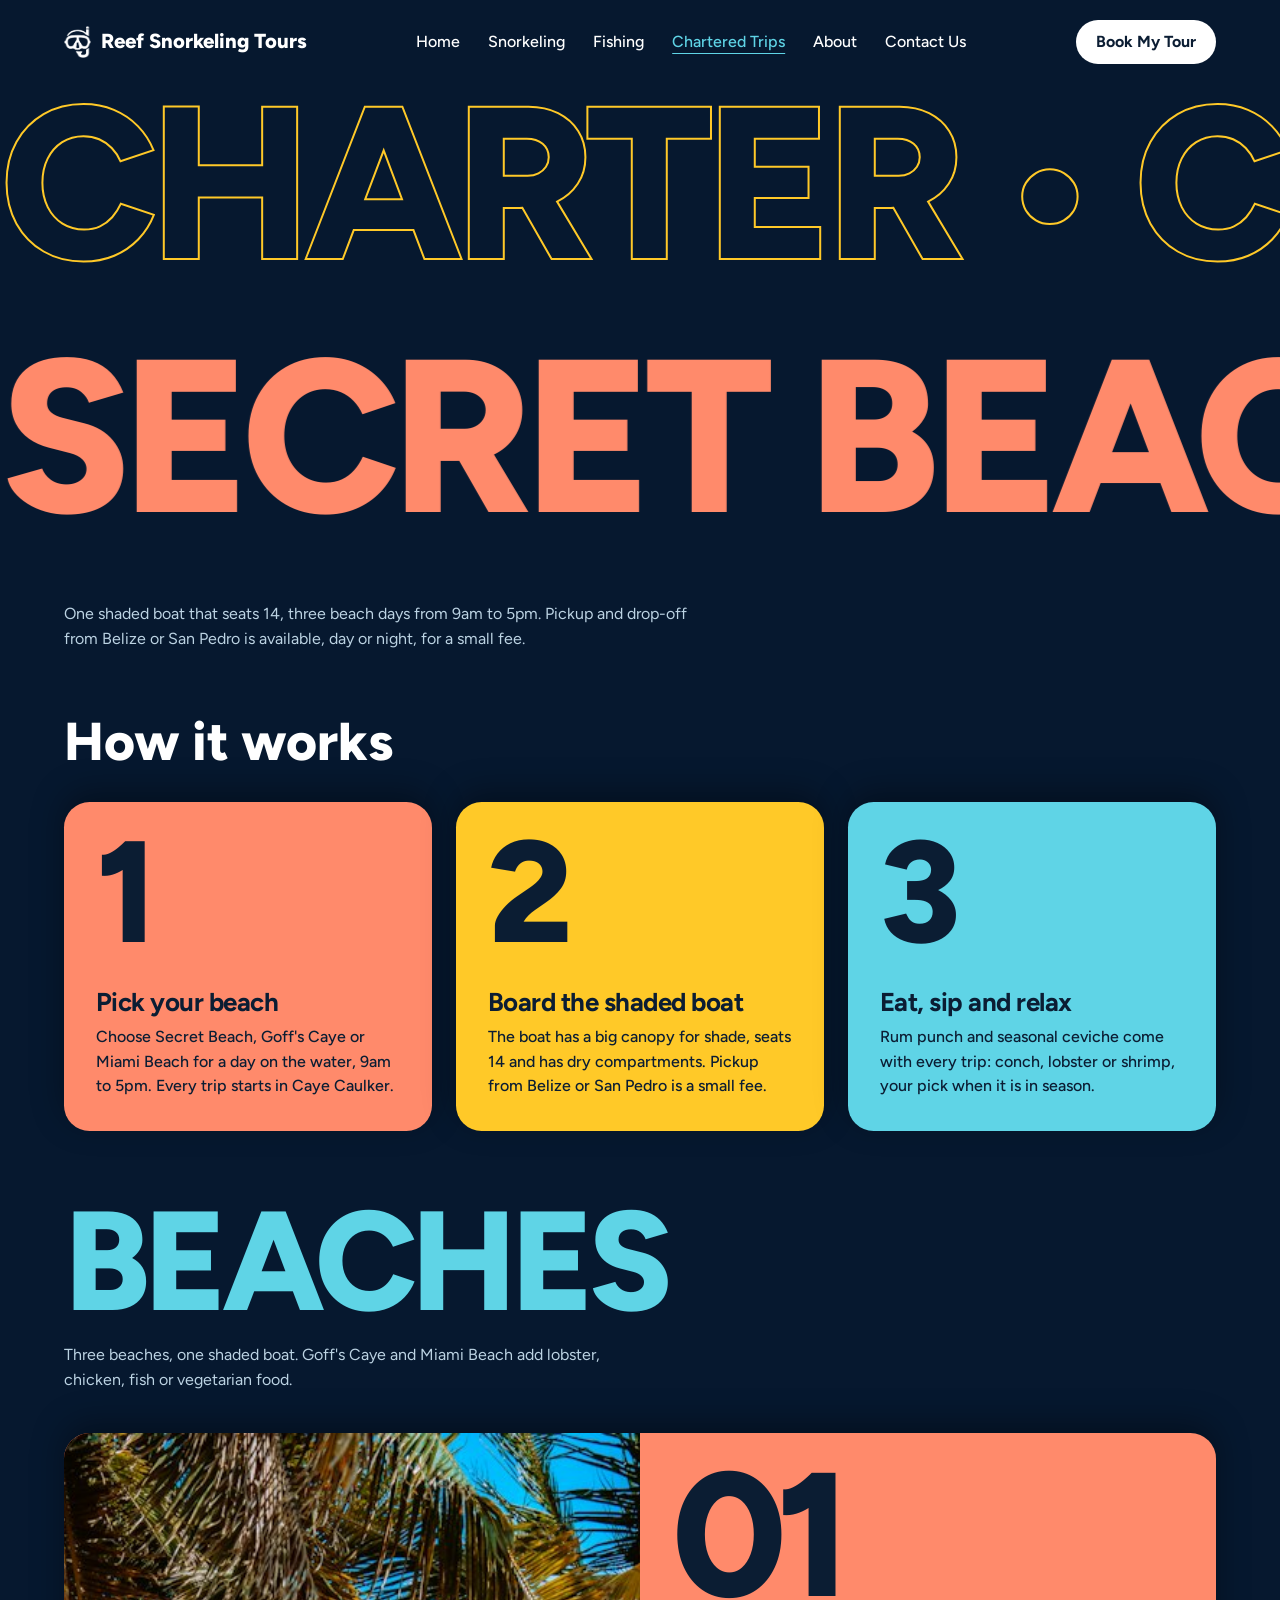
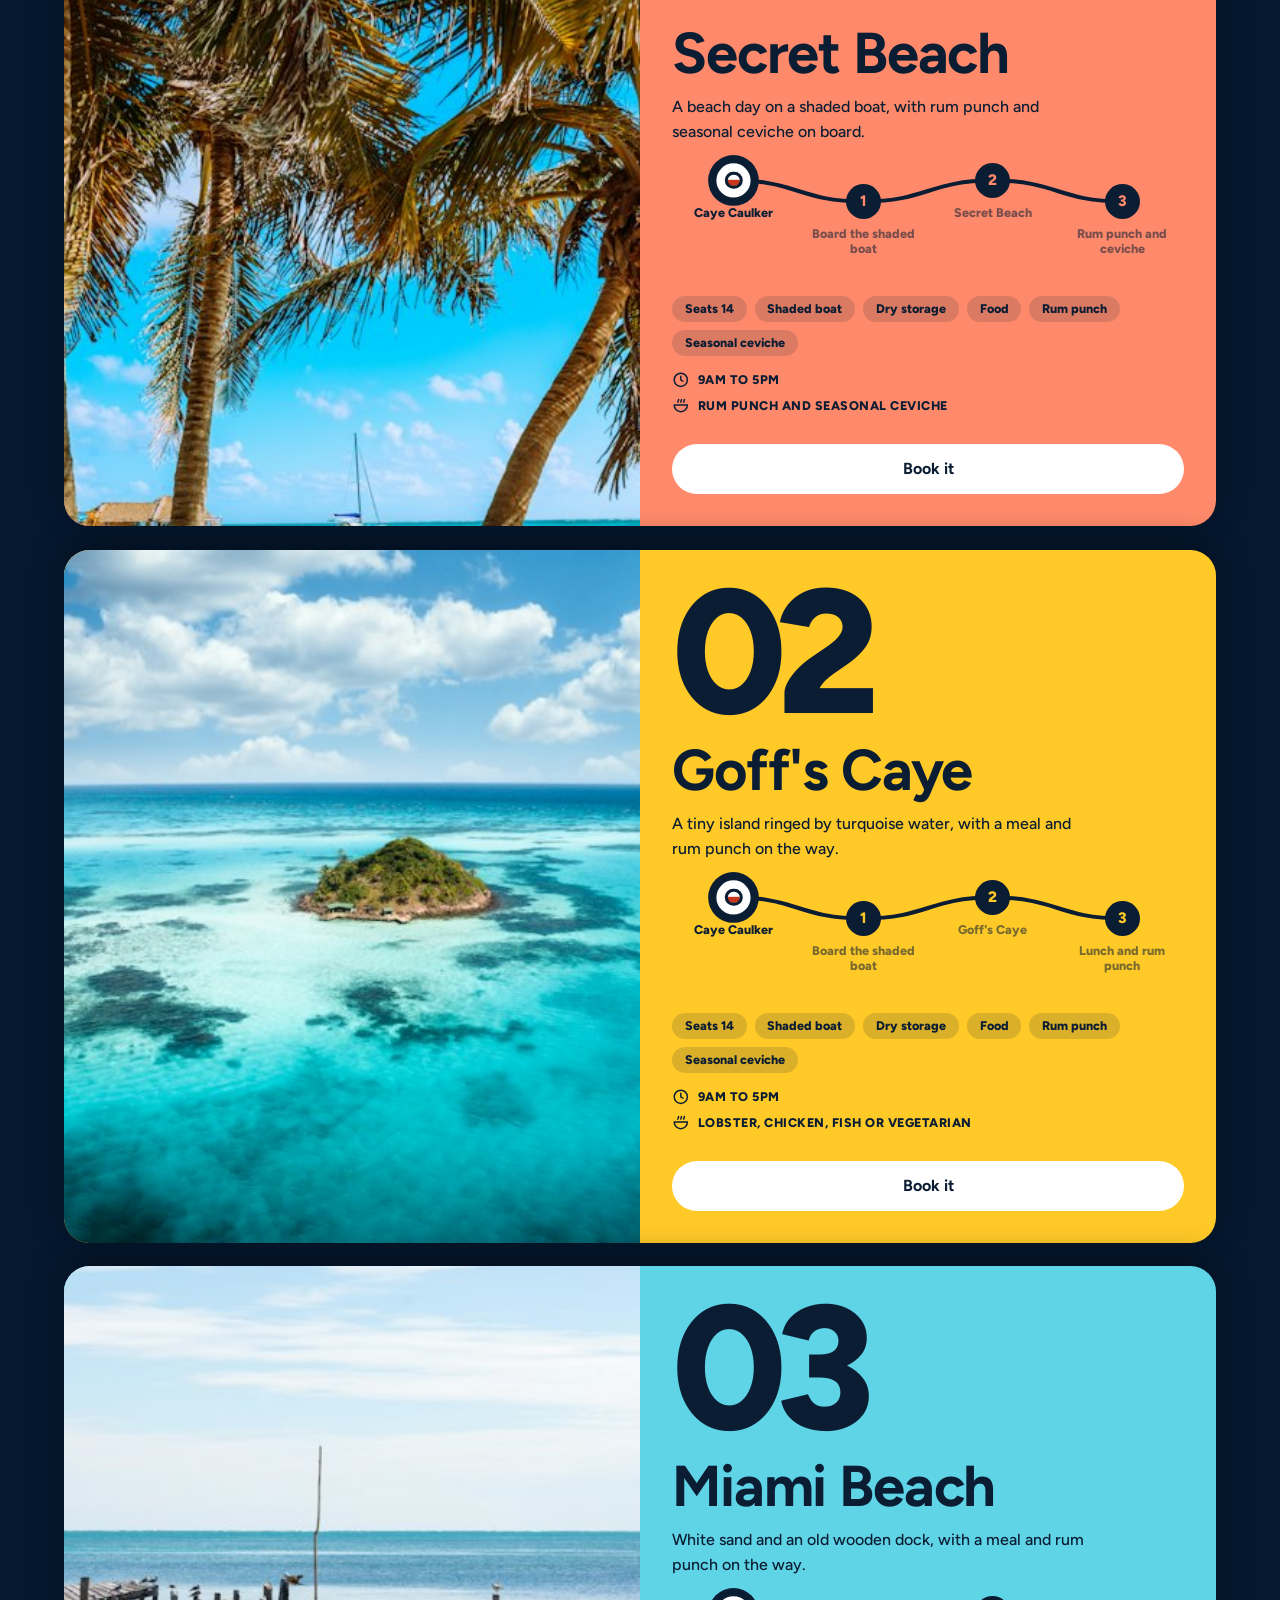
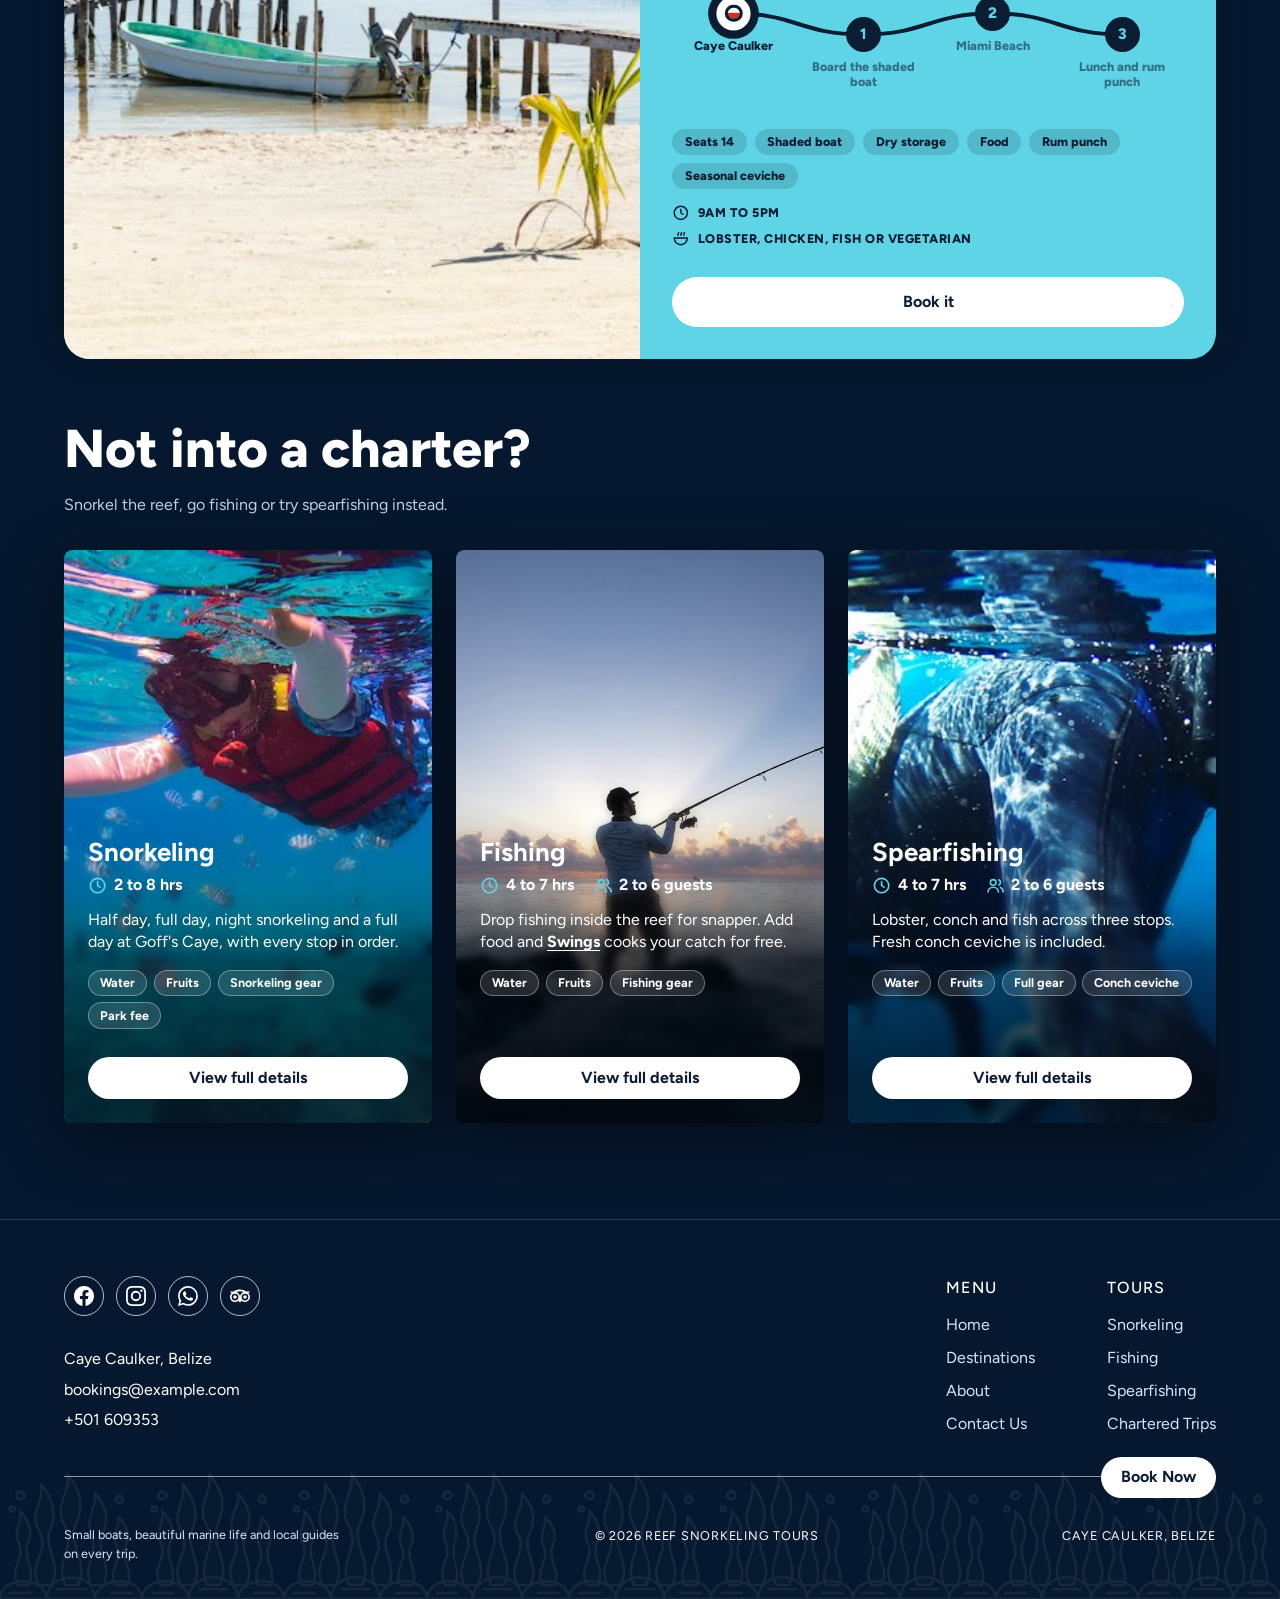
==== commit 37782711: "Updated contact page" ====
--- a/chartered-trips.html
+++ b/chartered-trips.html
@@ -241,7 +241,7 @@
           </div>
           <ul class="row"><li>Seats 14</li><li>Shaded boat</li><li>Dry storage</li><li>Food</li><li>Rum punch</li><li>Seasonal ceviche</li></ul>
           <ul class="facts"><li><svg class="icon line" aria-hidden="true"><use href="#i-clock"/></svg>9am to 5pm</li><li><svg class="icon line" aria-hidden="true"><use href="#i-food"/></svg>Rum punch and seasonal ceviche</li></ul>
-          <a class="btn btn-light" href="contact.html?tour=chartered-trips">Book it</a>
+          <a class="btn btn-light" href="contact.html?tour=chartered-trips&trip=secret-beach">Book it</a>
         </div>
       </div>
       <img src="images/secret-beach-sm.jpg" srcset="images/secret-beach-sm.jpg 640w, images/secret-beach.jpg 1800w" sizes="(min-width: 50.01rem) 50vw, 100vw" alt="Palm trees leaning over a sandy beach" width="640" height="480" loading="lazy" decoding="async">
@@ -259,7 +259,7 @@
           </div>
           <ul class="row"><li>Seats 14</li><li>Shaded boat</li><li>Dry storage</li><li>Food</li><li>Rum punch</li><li>Seasonal ceviche</li></ul>
           <ul class="facts"><li><svg class="icon line" aria-hidden="true"><use href="#i-clock"/></svg>9am to 5pm</li><li><svg class="icon line" aria-hidden="true"><use href="#i-food"/></svg>Lobster, chicken, fish or vegetarian</li></ul>
-          <a class="btn btn-light" href="contact.html?tour=chartered-trips">Book it</a>
+          <a class="btn btn-light" href="contact.html?tour=chartered-trips&trip=goffs-caye">Book it</a>
         </div>
       </div>
       <img src="images/goffs-caye-charter-sm.jpg" srcset="images/goffs-caye-charter-sm.jpg 640w, images/goffs-caye-charter.jpg 1800w" sizes="(min-width: 50.01rem) 50vw, 100vw" alt="A tiny green island ringed by turquoise water" width="640" height="480" loading="lazy" decoding="async">
@@ -277,7 +277,7 @@
           </div>
           <ul class="row"><li>Seats 14</li><li>Shaded boat</li><li>Dry storage</li><li>Food</li><li>Rum punch</li><li>Seasonal ceviche</li></ul>
           <ul class="facts"><li><svg class="icon line" aria-hidden="true"><use href="#i-clock"/></svg>9am to 5pm</li><li><svg class="icon line" aria-hidden="true"><use href="#i-food"/></svg>Lobster, chicken, fish or vegetarian</li></ul>
-          <a class="btn btn-light" href="contact.html?tour=chartered-trips">Book it</a>
+          <a class="btn btn-light" href="contact.html?tour=chartered-trips&trip=miami-beach">Book it</a>
         </div>
       </div>
       <img src="images/miami-beach-sm.jpg" srcset="images/miami-beach-sm.jpg 640w, images/miami-beach.jpg 1800w" sizes="(min-width: 50.01rem) 50vw, 100vw" alt="A boat and old wooden dock on a white sand beach" width="640" height="480" loading="lazy" decoding="async">
--- a/style.css
+++ b/style.css
@@ -223,10 +223,6 @@
   transition: transform 0.5s cubic-bezier(0.55, 0, 0.9, 0.45);
 }
 
-.menu.hit {
-  animation: hit 0.35s ease-out;
-}
-
 .menu-open {
   overflow: hidden;
 }
@@ -284,6 +280,7 @@
   grid-template-rows: 1fr auto;
   min-height: min(100vh, 60rem);
   min-height: min(100svh, 60rem);
+  min-height: min(var(--hero-h, 100svh), 60rem);
   max-height: 60rem;
   padding-inline: var(--gutter);
   padding-top: calc(var(--nav-h, 5.25rem) - 1.25rem);
@@ -342,7 +339,7 @@
   display: flex;
   align-items: center;
   gap: 0.9rem;
-  margin-top: 2rem;
+  margin-top: 0.75rem;
   text-shadow: 0 1px 8px rgba(0, 0, 0, 0.5);
 }
 
@@ -849,55 +846,1455 @@
 
 /* Contact page */
 
+.stick-foot {
+  display: flex;
+  flex-direction: column;
+  min-height: 100vh;
+  min-height: 100svh;
+}
+
+.stick-foot .page {
+  flex: 1;
+}
+
 .page {
-  min-height: 100vh;
   padding-inline: var(--gutter);
   padding-top: calc(var(--nav-h, 5.25rem) - 1.25rem);
 }
 
+.contact-marq {
+  margin-inline: calc(-1 * var(--gutter));
+  overflow: hidden;
+}
+
+.contact-marq .marq span {
+  font-size: clamp(4rem, 12vw, 10rem);
+}
+
+.contact-marq .marq.out span {
+  -webkit-text-stroke-color: var(--yellow);
+}
+
+.contact-marq .marq.fill span {
+  color: var(--coral-soft);
+}
+
 .contact {
   display: grid;
-  grid-template-columns: 1fr;
-  gap: 2.5rem;
-  padding: 3rem 0;
+  grid-template-columns: minmax(0, 1fr);
+  gap: 1.75rem;
+  padding: 2.5rem 0 6rem;
+}
+
+.contact-head h1 {
+  margin: 0 0 0.75rem;
 }
 
 .contact-intro {
   max-width: 24rem;
-  margin: 0 0 2rem;
+  margin: 0;
   color: var(--mist);
 }
 
-.contact address {
+.bento {
+  display: grid;
+  grid-template-columns: repeat(2, minmax(0, 1fr));
+  gap: 0.6rem;
+  max-width: 56rem;
   font-style: normal;
-  line-height: 1.9;
-}
-
-.contact form {
-  display: grid;
-  gap: 1rem;
+}
+
+.bt {
+  display: flex;
+  align-items: center;
+  gap: 0.8rem;
+  min-width: 0;
+  min-height: 4.3rem;
+  padding: 0.7rem 1rem;
+  border-radius: 0.8rem;
+  background: linear-gradient(160deg, rgba(255, 255, 255, 0.09), rgba(255, 255, 255, 0.03));
+  text-decoration: none;
+  transition: background-color 0.25s, translate 0.25s, scale 0.25s;
+}
+
+.bt .icon {
+  flex: none;
+  width: 1.5rem;
+  height: 1.5rem;
+  color: var(--aqua);
+  transition: scale 0.3s cubic-bezier(0.3, 1.7, 0.5, 1);
+}
+
+.bt-text {
+  display: grid;
+  min-width: 0;
+}
+
+.bt-text small {
+  color: var(--mist);
+  font-size: var(--text-xs);
+  font-weight: 800;
+  letter-spacing: 0.1em;
+  text-transform: uppercase;
+}
+
+.bt-text strong {
+  overflow: hidden;
+  font-size: 1rem;
+  line-height: 1.2;
+  text-overflow: ellipsis;
+  white-space: nowrap;
+}
+
+.bt-email,
+.bt-phone,
+.bt-loc {
+  grid-column: span 2;
+}
+
+.bt-email {
+  background: var(--aqua);
+  color: var(--ink);
+}
+
+.bt-email .icon {
+  color: var(--ink);
+}
+
+.bt-email .bt-text small {
+  color: rgba(11, 29, 51, 0.75);
+}
+
+@media (hover: hover) {
+  .bt:hover {
+    translate: 0 -0.2rem;
+  }
+
+  .bt:not(.bt-email):hover {
+    background: rgba(95, 212, 230, 0.16);
+  }
+
+  .bt:hover .icon {
+    scale: 1.18;
+  }
+}
+
+@media (min-width: 40rem) {
+  .bento {
+    grid-template-columns: repeat(12, minmax(0, 1fr));
+  }
+
+  .bt-email {
+    grid-column: span 5;
+  }
+
+  .bt-phone {
+    grid-column: span 3;
+  }
+
+  .bt-loc {
+    grid-column: span 4;
+  }
+
+  .bt-soc {
+    grid-column: span 3;
+  }
+}
+
+.stepper {
+  position: relative;
+  min-width: 0;
+  max-width: 56rem;
+  padding: 1.25rem;
+  overflow: hidden;
+  border-radius: 0.8rem;
+  background: linear-gradient(160deg, rgba(255, 255, 255, 0.09), rgba(255, 255, 255, 0.03));
   color-scheme: dark;
-}
-
-.contact label {
+  isolation: isolate;
+}
+
+.stepper::before,
+.stepper::after {
+  content: "";
+  position: absolute;
+  z-index: -1;
+  background-image: url("images/water-light.svg");
+  pointer-events: none;
+  will-change: transform;
+}
+
+.stepper::before {
+  inset: -640px 0 0 -640px;
+  background-size: 640px 640px;
+  opacity: 0.45;
+  animation: water-a 70s linear infinite;
+}
+
+.stepper::after {
+  inset: 0 -480px -480px 0;
+  background-size: 480px 480px;
+  opacity: 0.26;
+  animation: water-b 95s linear infinite;
+}
+
+@keyframes water-a {
+  to {
+    transform: translate(640px, 640px);
+  }
+}
+
+@keyframes water-b {
+  to {
+    transform: translate(-480px, -480px);
+  }
+}
+
+.stepper [hidden] {
+  display: none !important;
+}
+
+.stepper-top {
+  display: grid;
+  gap: 0.9rem;
+  margin-bottom: 1.5rem;
+}
+
+.segs {
+  display: flex;
+  gap: 0.4rem;
+}
+
+.segs i {
+  flex: 1;
+  height: 5px;
+  overflow: hidden;
+  border-radius: 5px;
+  background: rgba(255, 255, 255, 0.25);
+}
+
+.segs i::after {
+  content: "";
+  display: block;
+  width: 0;
+  height: 100%;
+  background: var(--yellow);
+  transition: width 0.6s cubic-bezier(0.3, 1, 0.4, 1);
+}
+
+.segs i.is-done::after {
+  width: 100%;
+}
+
+.segs i.is-now::after {
+  width: 45%;
+  background: var(--aqua);
+}
+
+.stepper-count {
+  margin: 0;
+  color: var(--yellow);
+  font-size: var(--text-xs);
+  font-weight: 800;
+  letter-spacing: 0.12em;
+  text-transform: uppercase;
+}
+
+.step h2 {
+  margin: 0 0 0.35rem;
+  font-size: var(--text-xl);
+  line-height: 1.05;
+  letter-spacing: -0.02em;
+  outline: none;
+}
+
+.step .hint {
+  margin: 0 0 1.25rem;
+  color: var(--mist);
+}
+
+.actions .btn:disabled {
+  opacity: 0.45;
+  cursor: not-allowed;
+  transform: none;
+}
+
+.is-locked .choice,
+.is-locked .tr-item {
+  pointer-events: none;
+}
+
+.step.enter {
+  animation: step-in 0.45s cubic-bezier(0.2, 0.8, 0.2, 1) both;
+}
+
+.step.enter[data-dir="back"] {
+  animation-name: step-back;
+}
+
+@keyframes step-in {
+  from {
+    opacity: 0;
+    translate: 2rem 0;
+  }
+}
+
+@keyframes step-back {
+  from {
+    opacity: 0;
+    translate: -2rem 0;
+  }
+}
+
+.choice {
+  position: relative;
+  display: block;
+  cursor: pointer;
+}
+
+.choice input {
+  position: absolute;
+  inset: 0;
+  z-index: 1;
+  width: 100%;
+  height: 100%;
+  margin: 0;
+  opacity: 0;
+  cursor: pointer;
+}
+
+.choice .face {
   display: grid;
   gap: 0.35rem;
-  font-weight: 500;
-}
-
-.contact input,
-.contact textarea {
+  height: 100%;
+  border: 2px solid rgba(255, 255, 255, 0.2);
+  border-radius: 1.2rem;
+  background: rgba(255, 255, 255, 0.05);
+  transition: translate 0.25s, border-color 0.25s, background-color 0.25s, box-shadow 0.25s;
+}
+
+.choice .face strong {
+  font-size: var(--text-md);
+  line-height: 1.1;
+}
+
+.choice .face span {
+  color: var(--mist);
+  font-size: 0.95rem;
+  line-height: 1.35;
+}
+
+.choice input:focus-visible + .face {
+  outline: 3px solid var(--aqua);
+  outline-offset: 3px;
+}
+
+.choice.is-on .face {
+  border-color: var(--aqua);
+  box-shadow: 0 0 0 3px rgba(95, 212, 230, 0.3);
+}
+
+.choice .tick {
+  position: absolute;
+  top: 0.75rem;
+  right: 0.75rem;
+  z-index: 2;
+  display: grid;
+  place-items: center;
+  width: 1.8rem;
+  height: 1.8rem;
+  border-radius: 50%;
+  background: var(--aqua);
+  color: var(--ink);
+  scale: 0;
+  pointer-events: none;
+  transition: scale 0.4s cubic-bezier(0.3, 1.8, 0.5, 1);
+}
+
+.choice .tick svg,
+.status svg,
+.alert svg {
+  width: 1.1rem;
+  height: 1.1rem;
+  fill: none;
+  stroke: currentColor;
+  stroke-width: 2.6;
+  stroke-linecap: round;
+  stroke-linejoin: round;
+}
+
+.choice.is-on .tick {
+  scale: 1;
+}
+
+.choice.pop .face {
+  animation: pop 0.45s cubic-bezier(0.3, 1.5, 0.5, 1);
+}
+
+@keyframes pop {
+  40% {
+    scale: 1.04;
+  }
+}
+
+@media (hover: hover) {
+  .choice:hover .face {
+    translate: 0 -0.2rem;
+    border-color: rgba(255, 255, 255, 0.5);
+  }
+
+  .choice.is-on:hover .face {
+    border-color: var(--yellow);
+  }
+}
+
+.reasons,
+.cats,
+.trips {
+  display: grid;
+  gap: 0.9rem;
+}
+
+.reason .face {
+  align-content: center;
+  padding: 1.25rem 3rem 1.25rem 1.25rem;
+}
+
+.reason .big-ico {
+  width: 2.4rem;
+  height: 2.4rem;
+  margin-bottom: 0.35rem;
+  fill: none;
+  stroke: currentColor;
+  stroke-width: 1.8;
+  stroke-linecap: round;
+  stroke-linejoin: round;
+}
+
+.ico-row {
+  display: flex;
+  gap: 0.5rem;
+  margin-bottom: 0.35rem;
+}
+
+.ico-row i {
+  display: grid;
+  place-items: center;
+  width: 2.8rem;
+  height: 2.8rem;
+  color: var(--ink);
+}
+
+.logo-mask {
+  width: 2rem;
+  height: 2.35rem;
+  background: currentColor;
+  -webkit-mask: url("images/logo.webp") center / contain no-repeat;
+  mask: url("images/logo.webp") center / contain no-repeat;
+}
+
+.ico-row svg.ico-fish {
+  stroke-width: 3.6;
+}
+
+.ico-row svg {
+  width: 2.1rem;
+  height: 2.1rem;
+  fill: none;
+  stroke: currentColor;
+  stroke-width: 2;
+  stroke-linecap: round;
+  stroke-linejoin: round;
+}
+
+.reason.book .face {
+  padding: 1.75rem 3rem 1.75rem 1.5rem;
+  border-color: transparent;
+  background: var(--aqua);
+  color: var(--ink);
+}
+
+.reason.book .face span {
+  color: rgba(11, 29, 51, 0.8);
+}
+
+.reason.book .face strong {
+  font-size: var(--text-lg);
+}
+
+.reason.book .tick {
+  background: var(--ink);
+  color: var(--aqua);
+}
+
+.reason.book.is-on .face {
+  border-color: transparent;
+  box-shadow: 0 0 0 4px rgba(95, 212, 230, 0.45);
+}
+
+.reason .flag {
+  justify-self: start;
+  padding: 0.3rem calc(0.8rem - 0.08em) 0.3rem 0.8rem;
+  border-radius: 999px;
+  background: var(--ink);
+  color: var(--aqua) !important;
+  font-size: var(--text-xs) !important;
+  line-height: 1 !important;
+  font-weight: 800;
+  letter-spacing: 0.08em;
+  text-transform: uppercase;
+}
+
+@supports (text-box: trim-both cap alphabetic) {
+  .reason .flag {
+    padding-block: 0.42rem;
+    text-box: trim-both cap alphabetic;
+  }
+}
+
+.cats {
+  grid-template-columns: repeat(2, minmax(0, 1fr));
+  gap: 0.75rem;
+}
+
+.cat .face {
+  position: relative;
+  align-content: end;
+  min-height: 10.5rem;
+  padding: 0.9rem;
+  overflow: hidden;
+}
+
+.cat .face::after {
+  content: "";
+  position: absolute;
+  inset: 0;
+  background: linear-gradient(to top, rgba(2, 10, 20, 0.85) 15%, rgba(2, 10, 20, 0.2) 70%);
+}
+
+.cat .face img {
+  position: absolute;
+  inset: 0;
   width: 100%;
-  padding: 0.65rem 0.75rem;
-  border: 1px solid rgba(255, 255, 255, 0.35);
-  border-radius: 0.35rem;
+  height: 100%;
+  object-fit: cover;
+  transition: scale 0.5s;
+}
+
+.cat .face > * {
+  position: relative;
+  z-index: 1;
+}
+
+.cat .face img {
+  position: absolute;
+  z-index: 0;
+}
+
+.cat .face span {
+  color: #fff;
+  font-size: 0.85rem;
+  white-space: nowrap;
+}
+
+.cat .face .cat-ico {
+  position: absolute;
+  top: 0.7rem;
+  left: 0.7rem;
+  display: grid;
+  place-items: center;
+  width: 2.5rem;
+  height: 2.5rem;
+  color: #fff;
+  filter: drop-shadow(0 1px 4px rgba(0, 0, 0, 0.65));
+}
+
+.cat .cat-ico img {
+  position: static;
+  width: 1.9rem;
+  height: auto;
+}
+
+.cat .cat-ico svg.ico-fish {
+  stroke-width: 3.8;
+}
+
+.cat .cat-ico svg {
+  width: 2rem;
+  height: 2rem;
+  fill: none;
+  stroke: currentColor;
+  stroke-width: 2;
+  stroke-linecap: round;
+  stroke-linejoin: round;
+}
+
+@media (hover: hover) {
+  .cat:hover .face > img {
+    scale: 1.08;
+  }
+}
+
+.tr {
+  display: grid;
+  gap: 1.25rem;
+}
+
+.tr-list {
+  display: grid;
+  align-content: start;
+  gap: 0.5rem;
+}
+
+.tr-item {
+  position: relative;
+  display: grid;
+  grid-template-columns: 3.6rem minmax(0, 1fr);
+  gap: 0.8rem;
+  align-items: center;
+  padding: 0.5rem;
+  border: 2px solid rgba(255, 255, 255, 0.16);
+  border-radius: 1rem;
+  background: rgba(255, 255, 255, 0.04);
+  cursor: pointer;
+  transition: border-color 0.2s, background-color 0.2s, translate 0.2s;
+}
+
+.tr-item input {
+  position: absolute;
+  inset: 0;
+  width: 100%;
+  height: 100%;
+  margin: 0;
+  opacity: 0;
+  cursor: pointer;
+}
+
+.tr-item input:focus-visible + img,
+.tr-item input:focus-visible + .tr-help {
+  outline: 3px solid var(--aqua);
+  outline-offset: 3px;
+}
+
+.tr-item img,
+.tr-help {
+  width: 100%;
+  height: auto;
+  aspect-ratio: 1;
+  border-radius: 0.6rem;
+  object-fit: cover;
+}
+
+.tr-help {
+  display: grid;
+  place-items: center;
+  background: rgba(255, 255, 255, 0.1);
+  color: var(--yellow);
+}
+
+.tr-help .tr-i {
+  width: 1.6rem;
+  height: 1.6rem;
+}
+
+.tr-item strong {
+  display: block;
+  font-size: 1rem;
+  line-height: 1.15;
+}
+
+.tr-item small {
+  display: inline-flex;
+  align-items: center;
+  gap: 0.35rem;
+  color: var(--mist);
+  font-size: 0.85rem;
+}
+
+.tr-item small .tr-i {
+  width: 0.95rem;
+  height: 0.95rem;
+  color: var(--aqua);
+}
+
+.tr-item.is-focus,
+.tr-item.is-on {
+  border-color: var(--aqua);
+  background: rgba(95, 212, 230, 0.1);
+}
+
+.tr-item.pop {
+  animation: pop 0.45s cubic-bezier(0.3, 1.5, 0.5, 1);
+}
+
+@media (hover: hover) {
+  .tr-item:hover {
+    translate: 0.25rem 0;
+    border-color: rgba(255, 255, 255, 0.5);
+  }
+
+  .tr-item.is-focus:hover,
+  .tr-item.is-on:hover {
+    border-color: var(--aqua);
+  }
+}
+
+.tr-panel {
+  position: relative;
+  container-type: inline-size;
+  overflow: hidden;
+  border-radius: 1.4rem;
+  background: var(--navy);
+}
+
+.tr-bg {
+  position: absolute;
+  inset: 0;
+  z-index: 0;
+  width: 100%;
+  height: 100%;
+  object-fit: cover;
+}
+
+.tr-panel::after {
+  content: "";
+  position: absolute;
+  inset: 0;
+  z-index: 0;
+  background: linear-gradient(to top, rgba(2, 10, 20, 0.92) 30%, rgba(2, 10, 20, 0.72) 62%, rgba(2, 10, 20, 0.12) 100%);
+  -webkit-backdrop-filter: blur(6px);
+  backdrop-filter: blur(6px);
+  -webkit-mask-image: linear-gradient(to top, #000 62%, transparent 100%);
+  mask-image: linear-gradient(to top, #000 62%, transparent 100%);
+  pointer-events: none;
+}
+
+.tr-panel.swap {
+  animation: tr-swap 0.4s both;
+}
+
+@keyframes tr-swap {
+  from {
+    opacity: 0;
+    translate: 0 0.8rem;
+  }
+}
+
+.tr-hero {
+  position: relative;
+  z-index: 1;
+  display: grid;
+  align-content: end;
+  gap: 0.5rem;
+  min-height: 13rem;
+  padding: 1.1rem 1.25rem 0.25rem;
+}
+
+.tr-hero h3 {
+  margin: 0;
+  font-size: var(--text-lg);
+  line-height: 1;
+  text-shadow: 0 2px 12px rgba(0, 0, 0, 0.5);
+}
+
+.tr-hero .tr-meta {
+  color: #fff;
+}
+
+.tr-body {
+  position: relative;
+  z-index: 1;
+  padding: 1rem 1.25rem 1.25rem;
+}
+
+.tr-body .btn {
+  justify-content: center;
+  width: 100%;
+  margin-top: 1.25rem;
+}
+
+.tr-sure {
+  margin: 0;
+  color: var(--mist);
+}
+
+.tr-i {
+  flex: none;
+  width: 1.15rem;
+  height: 1.15rem;
+  fill: none;
+  stroke: currentColor;
+  stroke-width: 1.9;
+  stroke-linecap: round;
+  stroke-linejoin: round;
+}
+
+.tr-meta {
+  display: flex;
+  flex-wrap: wrap;
+  gap: 0.3rem 1rem;
+  margin: 0;
+  color: var(--mist);
+  font-size: 0.9rem;
+  font-weight: 600;
+}
+
+.tr-meta span {
+  display: inline-flex;
+  align-items: center;
+  gap: 0.35rem;
+}
+
+.tr-meta .tr-i {
+  color: var(--aqua);
+}
+
+.tr-full {
+  display: grid;
+  gap: 1.25rem;
+}
+
+.tr-full h4 {
+  margin: 0 0 0.6rem;
+  color: var(--yellow);
+  font-size: var(--text-xs);
+  font-weight: 800;
+  letter-spacing: 0.12em;
+  text-transform: uppercase;
+}
+
+.tr-two {
+  display: grid;
+  gap: 1.25rem;
+}
+
+.tr-stops,
+.tr-incl,
+.tr-know {
+  margin: 0;
+  padding: 0;
+  list-style: none;
+}
+
+.tr-panel .trail {
+  --ink: var(--aqua);
+  --c: var(--navy);
+  margin-top: 0.25rem;
+}
+
+.tr-panel .trail ol {
+  grid-auto-flow: row;
+  grid-auto-columns: auto;
+  gap: 0.9rem;
+  padding: 0.3rem 0;
+}
+
+.tr-panel .node {
+  grid-template-columns: auto minmax(0, 1fr);
+  align-content: normal;
+  align-items: center;
+  justify-items: start;
+  gap: 0.7rem;
+  color: #fff;
+  text-align: left;
+}
+
+.tr-panel .node:nth-child(even) {
+  margin-top: 0;
+  margin-left: 3.2rem;
+}
+
+.tr-panel .node span {
+  max-width: none;
+}
+
+.tr-incl {
+  display: grid;
+  grid-template-columns: repeat(auto-fit, minmax(11rem, 1fr));
+  gap: 0.6rem 0.9rem;
+}
+
+.tr-incl li {
+  display: flex;
+  align-items: center;
+  gap: 0.55rem;
+  font-size: 0.95rem;
+  font-weight: 600;
+}
+
+.tr-incl .tr-i {
+  width: 1.5rem;
+  height: 1.5rem;
+  color: var(--aqua);
+}
+
+.tr-know li {
+  display: flex;
+  gap: 0.55rem;
+  align-items: flex-start;
+  color: var(--mist);
+  font-size: 0.95rem;
+  line-height: 1.4;
+}
+
+.tr-know li + li {
+  margin-top: 0.4rem;
+}
+
+.tr-know .tr-i {
+  margin-top: 0.1rem;
+  color: var(--yellow);
+}
+
+.tr-know a {
+  color: #fff;
+  font-weight: 700;
+}
+
+@container (min-width: 40rem) {
+  .tr-two {
+    grid-template-columns: minmax(0, 0.9fr) minmax(0, 1.1fr);
+    gap: 1.75rem;
+  }
+
+  .tr-incl {
+    grid-template-columns: minmax(0, 1fr);
+  }
+}
+
+@media (min-width: 62rem) {
+  .tr {
+    grid-template-columns: minmax(0, 0.85fr) minmax(0, 1.15fr);
+    align-items: start;
+  }
+
+  .tr-panel {
+    position: sticky;
+    top: 5rem;
+  }
+}
+
+@media (prefers-reduced-motion: reduce) {
+  .tr-panel.swap,
+  .tr-item.pop {
+    animation: none;
+  }
+
+}
+
+.group-error {
+  margin: 0.9rem 0 0;
+  color: var(--coral-soft);
+  font-weight: 700;
+}
+
+.shake {
+  animation: shake 0.4s;
+}
+
+@keyframes shake {
+  20% {
+    translate: -0.4rem 0;
+  }
+  40% {
+    translate: 0.4rem 0;
+  }
+  60% {
+    translate: -0.25rem 0;
+  }
+  80% {
+    translate: 0.25rem 0;
+  }
+}
+
+.actions {
+  display: flex;
+  flex-wrap: wrap;
+  gap: 0.75rem;
+  margin-top: 1.5rem;
+}
+
+.actions .btn {
+  justify-content: center;
+}
+
+.actions .go,
+.actions .send,
+.actions a.btn {
+  flex: 1 1 10rem;
+}
+
+.btn[aria-disabled="true"] {
+  opacity: 0.45;
+  cursor: not-allowed;
+}
+
+.recap {
+  display: flex;
+  flex-wrap: wrap;
+  gap: 0.4rem;
+  margin: 0.75rem 0 1.5rem;
+  padding: 0;
+  list-style: none;
+}
+
+.recap button,
+.recap li > span {
+  display: inline-flex;
+  align-items: center;
+  gap: 0.4rem;
+  padding: 0.25rem 0.8rem;
+  border: 1px solid rgba(255, 255, 255, 0.25);
+  border-radius: 999px;
+  background: rgba(255, 255, 255, 0.1);
+  color: #fff;
+  font: inherit;
+  font-size: var(--text-xs);
+  font-weight: 700;
+}
+
+.recap button {
+  cursor: pointer;
+  transition: background-color 0.2s, border-color 0.2s;
+}
+
+.recap button:hover {
+  border-color: var(--aqua);
+  background: rgba(95, 212, 230, 0.18);
+}
+
+.recap svg {
+  width: 0.9rem;
+  height: 0.9rem;
+  fill: none;
+  stroke: currentColor;
+  stroke-width: 2;
+  stroke-linecap: round;
+  stroke-linejoin: round;
+}
+
+.field {
+  display: grid;
+  gap: 0.35rem;
+  margin-bottom: 1.1rem;
+}
+
+.field label {
+  font-size: 0.95rem;
+  font-weight: 700;
+}
+
+.control {
+  position: relative;
+}
+
+.control input,
+.control textarea {
+  width: 100%;
+  padding: 0.8rem 2.8rem 0.8rem 0.95rem;
+  border: 1.5px solid rgba(255, 255, 255, 0.3);
+  border-radius: 0.8rem;
   background: rgba(255, 255, 255, 0.06);
   color: #fff;
   font: inherit;
-}
-
-.contact form .btn {
-  justify-self: start;
+  resize: vertical;
+  transition: border-color 0.2s, box-shadow 0.2s, background-color 0.2s;
+}
+
+.control textarea {
+  min-height: 8rem;
+}
+
+.control.phone {
+  display: grid;
+  grid-template-columns: auto minmax(0, 1fr);
+  gap: 0.5rem;
+}
+
+.cc {
+  position: relative;
+  display: flex;
+  align-items: center;
+  gap: 0.35rem;
+  padding: 0 0.7rem 0 0.95rem;
+  border: 1.5px solid rgba(255, 255, 255, 0.3);
+  border-radius: 0.8rem;
+  background: rgba(255, 255, 255, 0.06);
+  font-weight: 700;
+  transition: border-color 0.2s, box-shadow 0.2s, background-color 0.2s;
+}
+
+.cc:focus-within {
+  border-color: var(--aqua);
+  box-shadow: 0 0 0 4px rgba(95, 212, 230, 0.25);
+}
+
+.cc-chev {
+  width: 1rem;
+  height: 1rem;
+  fill: none;
+  stroke: var(--aqua);
+  stroke-width: 2.4;
+  stroke-linecap: round;
+  stroke-linejoin: round;
+}
+
+.cc select {
+  position: absolute;
+  inset: 0;
+  width: 100%;
+  height: 100%;
+  margin: 0;
+  border: 0;
+  opacity: 0;
+  cursor: pointer;
+  font-size: 1rem;
+}
+
+.field.is-good .cc {
+  border-color: rgba(95, 212, 230, 0.7);
+}
+
+.field.is-bad .cc {
+  border-color: var(--coral-soft);
+  background: rgba(255, 138, 107, 0.08);
+}
+
+.control input:focus,
+.control textarea:focus {
+  border-color: var(--aqua);
+  outline: none;
+  box-shadow: 0 0 0 4px rgba(95, 212, 230, 0.25);
+}
+
+.field.is-good .control input,
+.field.is-good .control textarea {
+  border-color: rgba(95, 212, 230, 0.7);
+}
+
+.field.is-bad .control input,
+.field.is-bad .control textarea {
+  border-color: var(--coral-soft);
+  background: rgba(255, 138, 107, 0.08);
+}
+
+.field.is-bad .control input:focus,
+.field.is-bad .control textarea:focus {
+  box-shadow: 0 0 0 4px rgba(255, 138, 107, 0.28);
+}
+
+.status {
+  position: absolute;
+  top: 0.8rem;
+  right: 0.85rem;
+  width: 1.5rem;
+  height: 1.5rem;
+  pointer-events: none;
+}
+
+.status svg {
+  position: absolute;
+  inset: 0;
+  width: 100%;
+  height: 100%;
+  opacity: 0;
+  scale: 0.4;
+  transition: opacity 0.2s, scale 0.4s cubic-bezier(0.3, 1.8, 0.5, 1);
+}
+
+.status .ok {
+  color: var(--aqua);
+}
+
+.status .bad {
+  color: var(--coral-soft);
+}
+
+.field.is-good .status .ok,
+.field.is-bad .status .bad {
+  opacity: 1;
+  scale: 1;
+}
+
+.error {
+  display: flex;
+  gap: 0.4rem;
+  margin: 0;
+  color: var(--coral-soft);
+  font-size: 0.95rem;
+  font-weight: 600;
+  animation: drop 0.3s ease-out;
+}
+
+@keyframes drop {
+  from {
+    opacity: 0;
+    translate: 0 -0.4rem;
+  }
+}
+
+.count {
+  margin: 0;
+  color: var(--mist);
+  font-size: var(--text-xs);
+  text-align: right;
+}
+
+.hp {
+  position: absolute;
+  left: -9999px;
+  width: 1px;
+  height: 1px;
+  opacity: 0;
+}
+
+.alert {
+  display: flex;
+  gap: 0.75rem;
+  align-items: flex-start;
+  margin: 0 0 1rem;
+  padding: 0.9rem 1rem;
+  border: 1px solid var(--coral-soft);
+  border-radius: 1rem;
+  background: rgba(255, 138, 107, 0.12);
+}
+
+.alert svg {
+  flex: none;
+  width: 1.4rem;
+  height: 1.4rem;
+  color: var(--coral-soft);
+}
+
+.alert p {
+  margin: 0;
+  font-weight: 600;
+}
+
+.send {
+  position: relative;
+}
+
+.send .spin {
+  position: absolute;
+  width: 1.2rem;
+  height: 1.2rem;
+  border: 3px solid rgba(11, 29, 51, 0.25);
+  border-top-color: var(--ink);
+  border-radius: 50%;
+  opacity: 0;
+  animation: spin 0.7s linear infinite;
+}
+
+.send.is-loading {
+  justify-content: flex-start;
+  padding-left: 3rem;
+  cursor: progress;
+}
+
+.send.is-loading .spin {
+  left: 1.2rem;
+  opacity: 1;
+}
+
+.send:disabled {
+  opacity: 0.85;
+}
+
+@keyframes spin {
+  to {
+    rotate: 360deg;
+  }
+}
+
+.done {
+  display: grid;
+  justify-items: center;
+  padding: 1rem 0 0.5rem;
+  text-align: center;
+}
+
+.seal {
+  position: relative;
+  width: 5.5rem;
+  height: 5.5rem;
+  margin-bottom: 1rem;
+}
+
+.seal svg {
+  width: 100%;
+  height: 100%;
+  fill: none;
+  stroke: var(--yellow);
+  stroke-width: 3;
+  stroke-linecap: round;
+  stroke-linejoin: round;
+}
+
+.seal circle {
+  fill: rgba(255, 201, 40, 0.14);
+  stroke-dasharray: 145;
+  stroke-dashoffset: 145;
+  animation: draw 0.7s 0.1s ease-out forwards;
+}
+
+.seal path {
+  stroke-dasharray: 40;
+  stroke-dashoffset: 40;
+  animation: draw 0.45s 0.7s ease-out forwards;
+}
+
+@keyframes draw {
+  to {
+    stroke-dashoffset: 0;
+  }
+}
+
+.burst {
+  position: absolute;
+  inset: 0;
+  pointer-events: none;
+}
+
+.done .done-text {
+  max-width: 24rem;
+  margin: 0.5rem 0 0;
+  color: var(--mist);
+}
+
+.done .recap {
+  justify-content: center;
+}
+
+.sail {
+  position: relative;
+  width: 100%;
+  height: 3.5rem;
+  margin: 0.5rem 0 0;
+  overflow: hidden;
+}
+
+.sail-boat {
+  position: absolute;
+  bottom: 0.5rem;
+  left: 0;
+  width: 3rem;
+  fill: none;
+  stroke: #fff;
+  stroke-width: 2.5;
+  stroke-linejoin: round;
+  animation: sail 5s ease-in-out 0.4s both;
+}
+
+.sail i {
+  position: absolute;
+  inset: auto 0 0.5rem;
+  height: 6px;
+  background: radial-gradient(circle at 6px 0, transparent 5px, var(--aqua) 5.5px 7px, transparent 7.5px) 0 0 / 12px 6px repeat-x;
+  opacity: 0.8;
+}
+
+@keyframes sail {
+  from {
+    translate: -4rem 0;
+  }
+  to {
+    translate: min(calc(100vw - 4rem), 28rem) 0;
+  }
+}
+
+.done .actions {
+  width: 100%;
+}
+
+@media (min-width: 40rem) {
+  .stepper {
+    padding: 1.75rem;
+  }
+}
+
+@media (min-width: 50.01rem) {
+  .reasons {
+    grid-template-columns: minmax(0, 1.5fr) minmax(0, 1fr);
+  }
+
+  .reason .face {
+    min-height: 100%;
+  }
+
+  .reason.book .face {
+    padding: 2rem 3rem 2rem 1.75rem;
+  }
+
+  .cats {
+    grid-template-columns: repeat(4, minmax(0, 1fr));
+  }
+
+  .cat .face {
+    min-height: 12.5rem;
+  }
+}
+
+@media (min-width: 80rem) {
+  .contact {
+    grid-template-columns: minmax(0, 22rem) minmax(0, 1fr);
+    grid-template-areas:
+      "head head"
+      "links stepper";
+    grid-template-rows: auto auto;
+    gap: 2rem 2rem;
+    align-items: start;
+    padding: 3rem 0 6rem;
+  }
+
+  .contact-head {
+    grid-area: head;
+  }
+
+  .stepper {
+    grid-area: stepper;
+    max-width: none;
+  }
+
+  .bento {
+    grid-area: links;
+    grid-template-columns: repeat(2, minmax(0, 1fr));
+  }
+
+  .bt-email,
+  .bt-phone,
+  .bt-loc {
+    grid-column: span 2;
+  }
+
+  .bt-soc {
+    grid-column: span 1;
+  }
+}
+
+@media (prefers-reduced-motion: reduce) {
+  .step.enter,
+  .choice.pop .face,
+  .shake,
+  .error,
+  .seal circle,
+  .seal path,
+  .sail-boat,
+  .stepper::before,
+  .stepper::after {
+    animation: none;
+  }
+
+  .seal circle,
+  .seal path {
+    stroke-dashoffset: 0;
+  }
+
+  .segs i::after,
+  .choice .face,
+  .choice .tick,
+  .status svg {
+    transition: none;
+  }
 }
 
 /* Final call to action */
@@ -1420,12 +2817,6 @@
 
 /* Animations */
 
-@keyframes hit {
-  30% {
-    transform: translateY(1rem);
-  }
-}
-
 @keyframes splash {
   from {
     transform: translate(0, 0) scale(0.3);
@@ -1562,6 +2953,10 @@
     justify-content: normal;
   }
 
+  .trust {
+    margin-top: 1.25rem;
+  }
+
   .why h2,
   .also h2,
   .places h2 {
@@ -1601,9 +2996,8 @@
   }
 
   .contact {
-    grid-template-columns: 1fr 1fr;
-    gap: 4rem;
-    padding: 5rem 0;
+    gap: 2.5rem;
+    padding: 4rem 0 6rem;
   }
 
   .contact h1 {
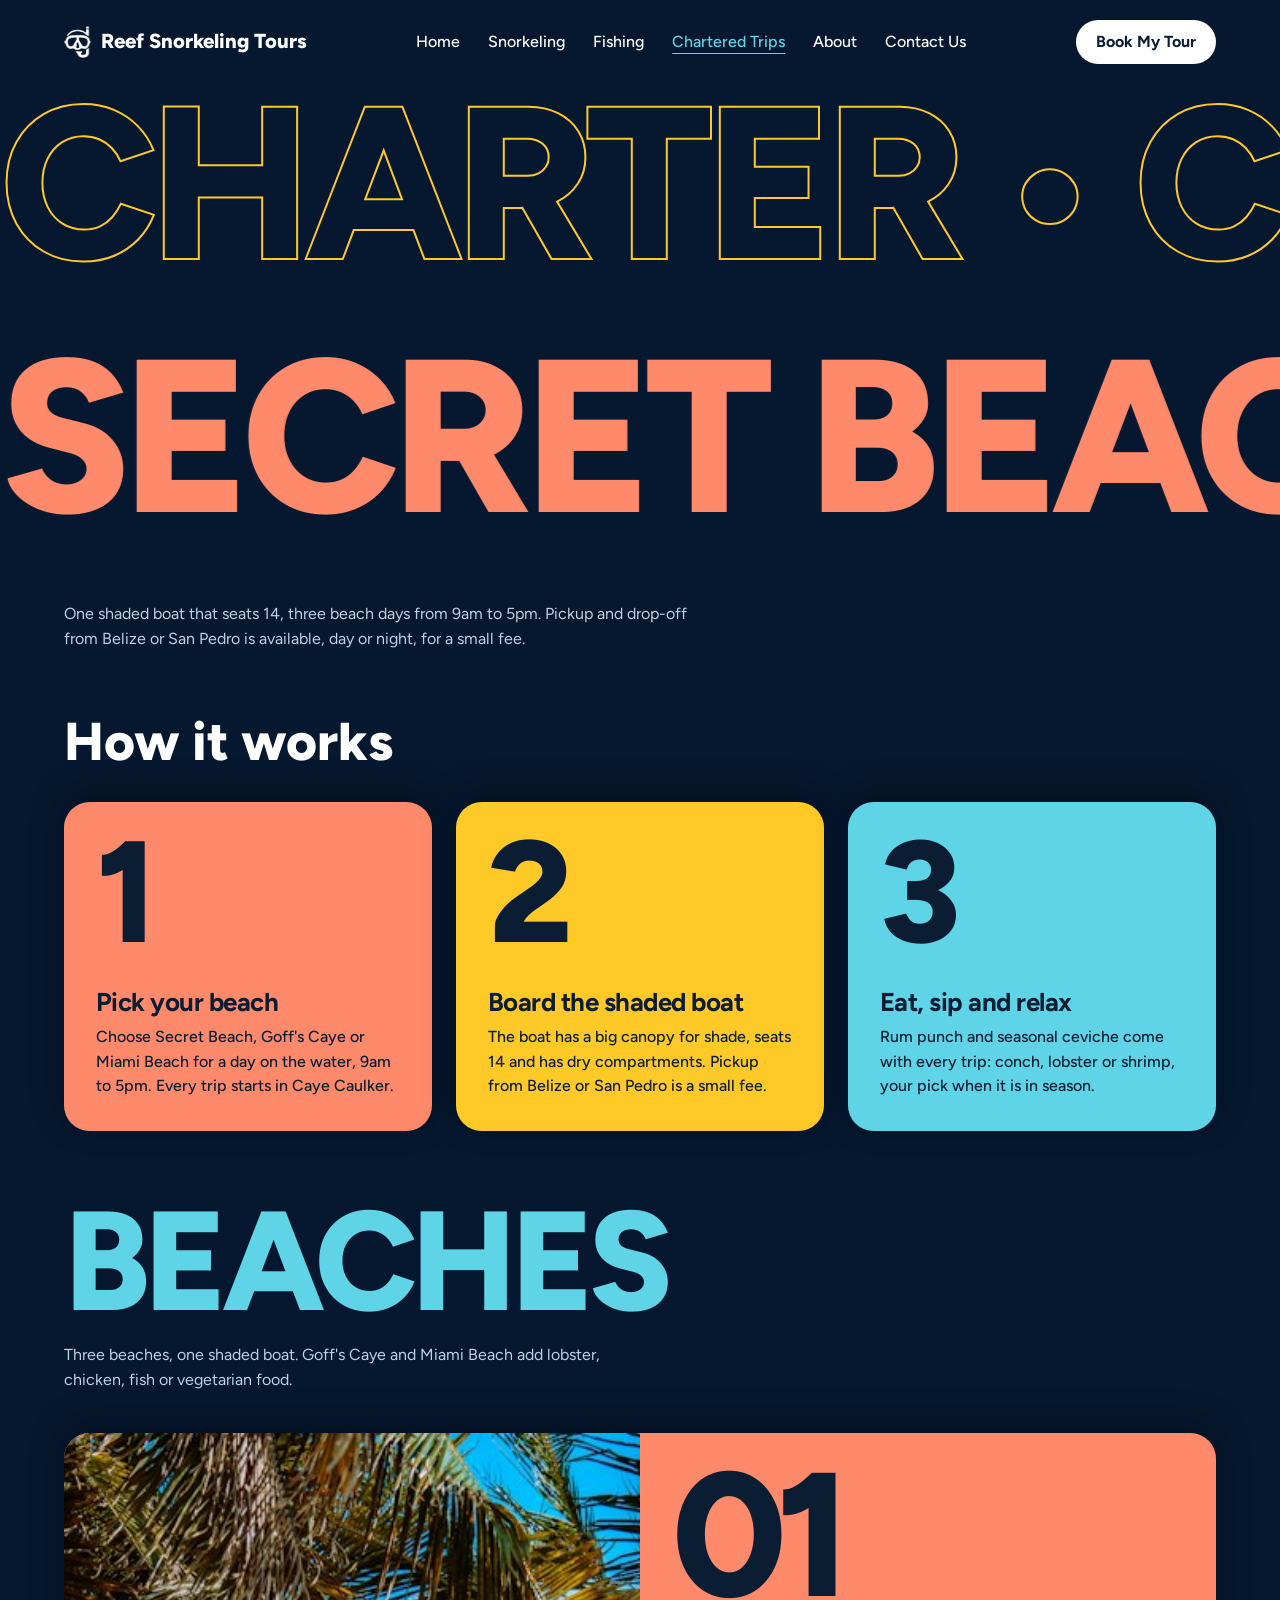
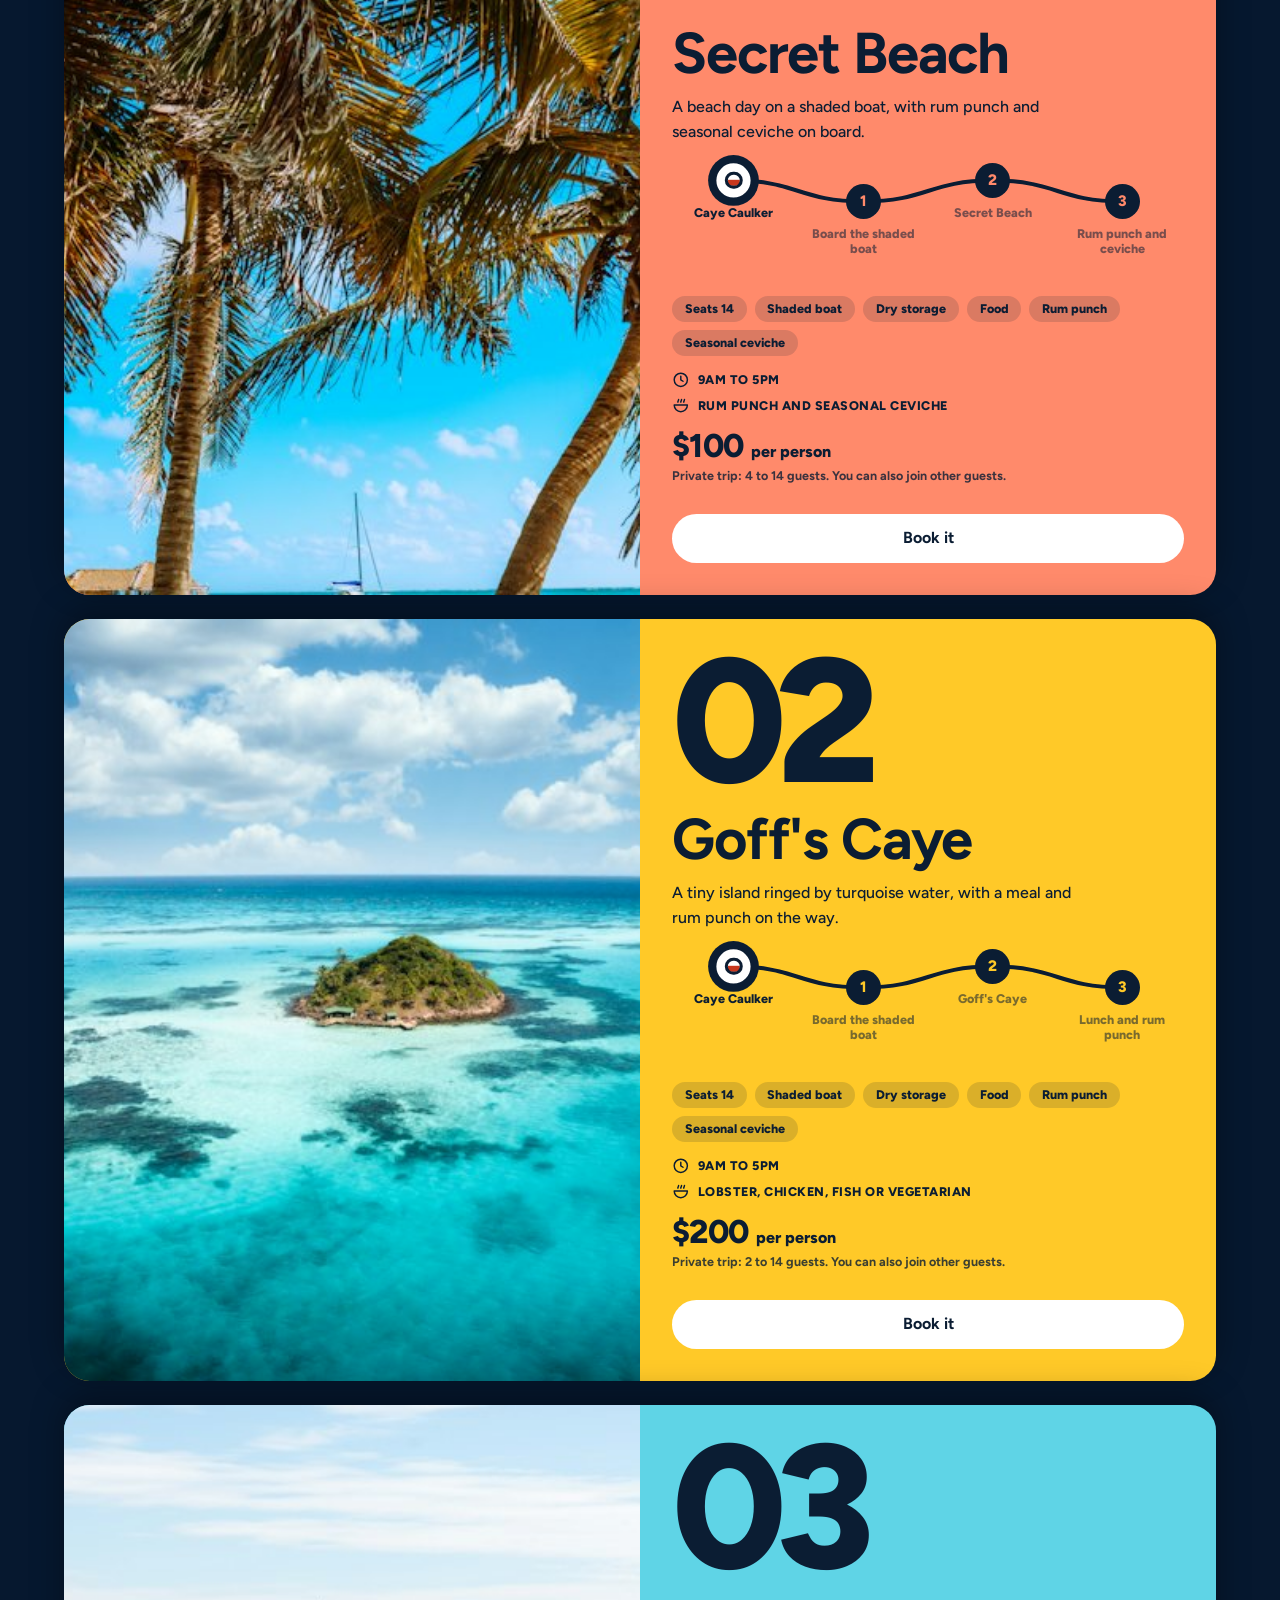
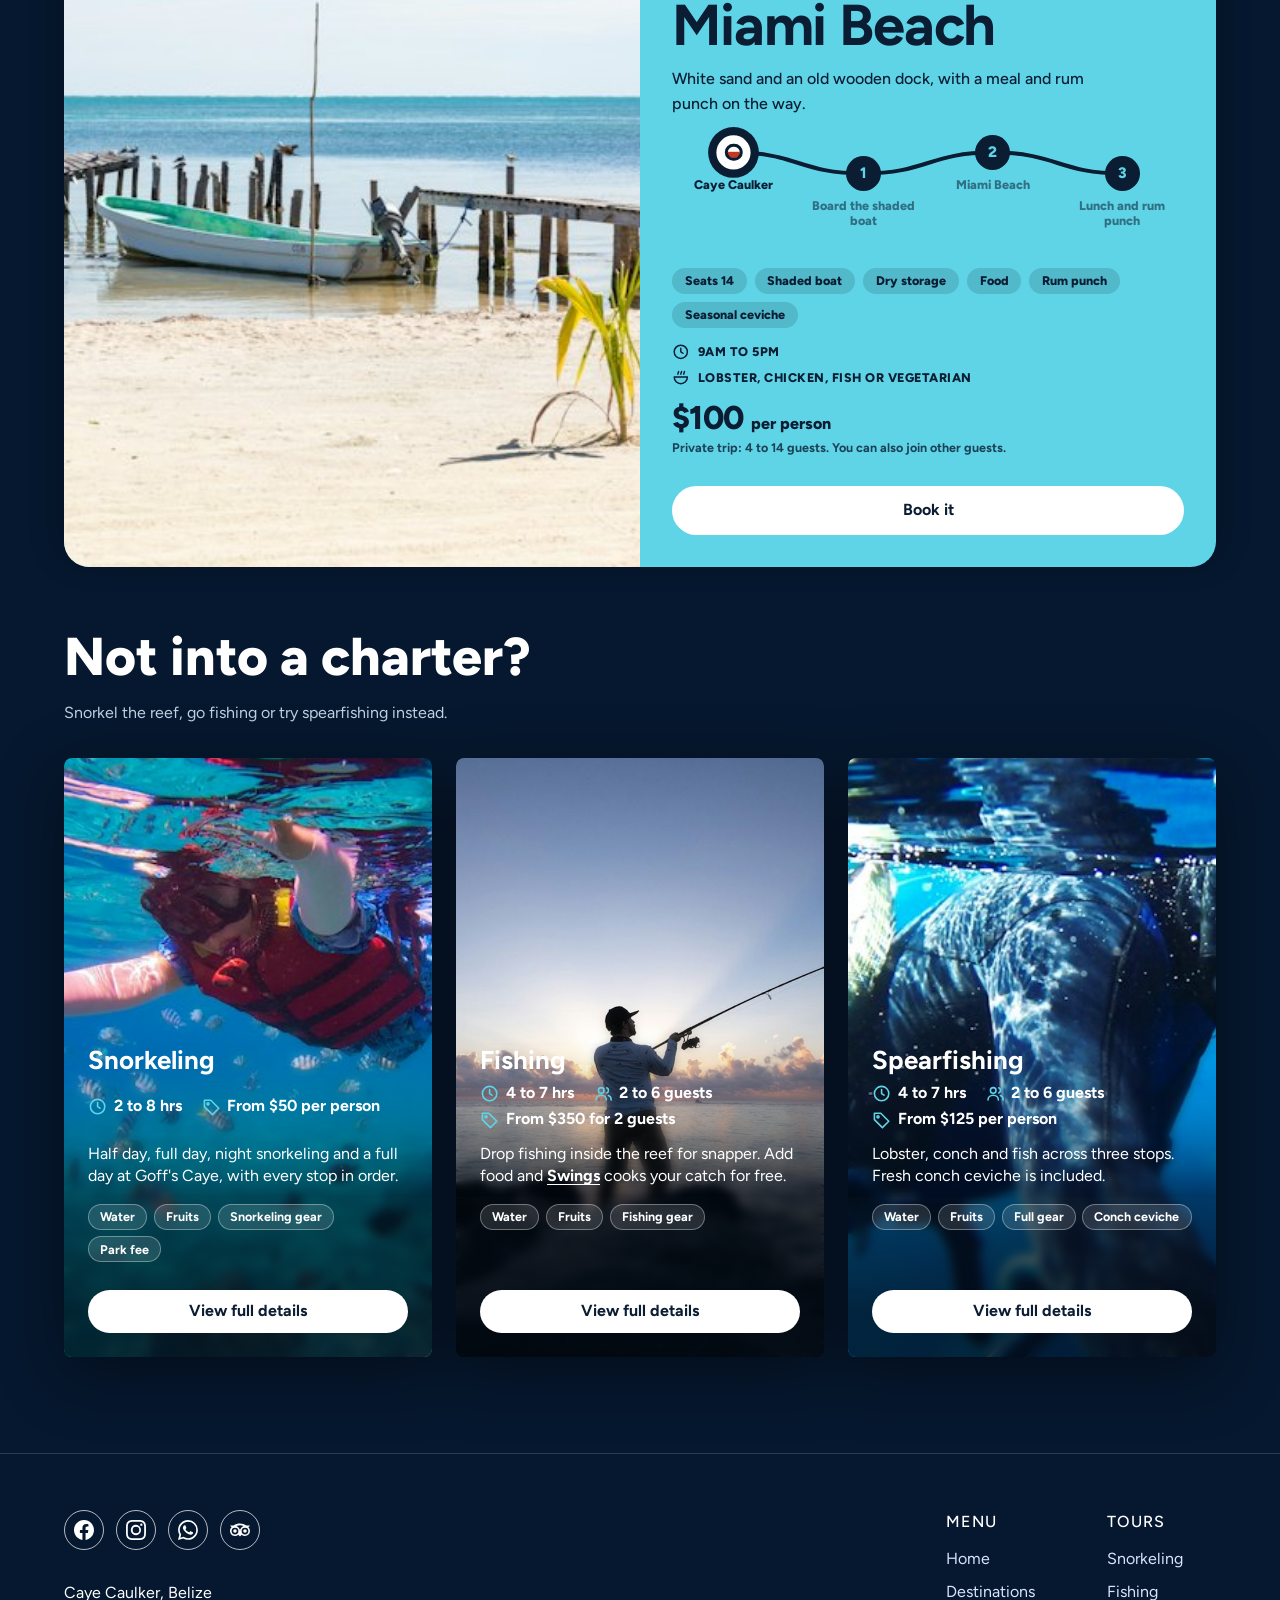
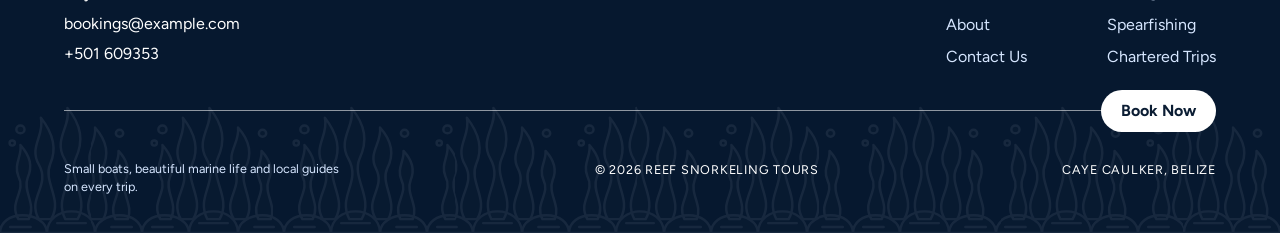
==== commit 4f77b1aa: "Added prices and a trust siugnal on the booking section" ====
--- a/chartered-trips.html
+++ b/chartered-trips.html
@@ -126,6 +126,17 @@
               "touristType": "Groups",
               "provider": {
                 "@id": "https://reefsnorkelingtours.com/#business"
+              },
+              "offers": {
+                "@type": "Offer",
+                "price": "100",
+                "priceCurrency": "USD",
+                "priceSpecification": {
+                  "@type": "UnitPriceSpecification",
+                  "price": "100",
+                  "priceCurrency": "USD",
+                  "unitText": "per person"
+                }
               }
             }
           },
@@ -140,6 +151,17 @@
               "touristType": "Groups",
               "provider": {
                 "@id": "https://reefsnorkelingtours.com/#business"
+              },
+              "offers": {
+                "@type": "Offer",
+                "price": "200",
+                "priceCurrency": "USD",
+                "priceSpecification": {
+                  "@type": "UnitPriceSpecification",
+                  "price": "200",
+                  "priceCurrency": "USD",
+                  "unitText": "per person"
+                }
               }
             }
           },
@@ -154,6 +176,17 @@
               "touristType": "Groups",
               "provider": {
                 "@id": "https://reefsnorkelingtours.com/#business"
+              },
+              "offers": {
+                "@type": "Offer",
+                "price": "100",
+                "priceCurrency": "USD",
+                "priceSpecification": {
+                  "@type": "UnitPriceSpecification",
+                  "price": "100",
+                  "priceCurrency": "USD",
+                  "unitText": "per person"
+                }
               }
             }
           }
@@ -241,6 +274,7 @@
           </div>
           <ul class="row"><li>Seats 14</li><li>Shaded boat</li><li>Dry storage</li><li>Food</li><li>Rum punch</li><li>Seasonal ceviche</li></ul>
           <ul class="facts"><li><svg class="icon line" aria-hidden="true"><use href="#i-clock"/></svg>9am to 5pm</li><li><svg class="icon line" aria-hidden="true"><use href="#i-food"/></svg>Rum punch and seasonal ceviche</li></ul>
+          <div class="price"><strong>$100</strong><span>per person</span><small>Private trip: 4 to 14 guests. You can also join other guests.</small></div>
           <a class="btn btn-light" href="contact.html?tour=chartered-trips&trip=secret-beach">Book it</a>
         </div>
       </div>
@@ -259,6 +293,7 @@
           </div>
           <ul class="row"><li>Seats 14</li><li>Shaded boat</li><li>Dry storage</li><li>Food</li><li>Rum punch</li><li>Seasonal ceviche</li></ul>
           <ul class="facts"><li><svg class="icon line" aria-hidden="true"><use href="#i-clock"/></svg>9am to 5pm</li><li><svg class="icon line" aria-hidden="true"><use href="#i-food"/></svg>Lobster, chicken, fish or vegetarian</li></ul>
+          <div class="price"><strong>$200</strong><span>per person</span><small>Private trip: 2 to 14 guests. You can also join other guests.</small></div>
           <a class="btn btn-light" href="contact.html?tour=chartered-trips&trip=goffs-caye">Book it</a>
         </div>
       </div>
@@ -277,6 +312,7 @@
           </div>
           <ul class="row"><li>Seats 14</li><li>Shaded boat</li><li>Dry storage</li><li>Food</li><li>Rum punch</li><li>Seasonal ceviche</li></ul>
           <ul class="facts"><li><svg class="icon line" aria-hidden="true"><use href="#i-clock"/></svg>9am to 5pm</li><li><svg class="icon line" aria-hidden="true"><use href="#i-food"/></svg>Lobster, chicken, fish or vegetarian</li></ul>
+          <div class="price"><strong>$100</strong><span>per person</span><small>Private trip: 4 to 14 guests. You can also join other guests.</small></div>
           <a class="btn btn-light" href="contact.html?tour=chartered-trips&trip=miami-beach">Book it</a>
         </div>
       </div>
@@ -292,7 +328,7 @@
         <li>
           <img decoding="async" src="images/half-day-tour-sm.jpg" srcset="images/half-day-tour-sm.jpg 640w, images/half-day-tour.jpg 1800w" sizes="(min-width: 50.01rem) 50vw, 100vw" alt="A snorkeler in a life vest above a school of small fish" width="640" height="480" loading="lazy">
           <h3>Snorkeling</h3>
-          <p class="meta"><span><svg class="icon line"><use href="#i-clock"/></svg>2 to 8 hrs</span></p>
+          <p class="meta"><span><svg class="icon line"><use href="#i-clock"/></svg>2 to 8 hrs</span><span><svg class="icon line" viewBox="0 0 24 24" aria-hidden="true"><path d="M3 12V4h8l10 10-8 8z"/><circle cx="7.5" cy="8.5" r="1.3"/></svg>From $50 per person</span></p>
           <p>Half day, full day, night snorkeling and a full day at Goff's Caye, with every stop in order.</p>
           <ul class="includes">
           <li>Water</li>
@@ -305,7 +341,7 @@
         <li>
           <img decoding="async" src="images/fishing.jpg" alt="A fisherman casting a line from the rocks at sunrise" width="840" height="1120" loading="lazy">
           <h3>Fishing</h3>
-          <p class="meta"><span><svg class="icon line"><use href="#i-clock"/></svg>4 to 7 hrs</span><span><svg class="icon line"><use href="#i-people"/></svg>2 to 6 guests</span></p>
+          <p class="meta"><span><svg class="icon line"><use href="#i-clock"/></svg>4 to 7 hrs</span><span><svg class="icon line"><use href="#i-people"/></svg>2 to 6 guests</span><span><svg class="icon line" viewBox="0 0 24 24" aria-hidden="true"><path d="M3 12V4h8l10 10-8 8z"/><circle cx="7.5" cy="8.5" r="1.3"/></svg>From $350 for 2 guests</span></p>
           <p>Drop fishing inside the reef for snapper. Add food and <a class="swings" href="https://share.google/VO3ABcIWY1SggvuIT" target="_blank" rel="noopener noreferrer">Swings</a> cooks your catch for free.</p>
           <ul class="includes">
           <li>Water</li>
@@ -317,7 +353,7 @@
         <li>
           <img decoding="async" src="images/half-day-spearfishing-sm.jpg" srcset="images/half-day-spearfishing-sm.jpg 640w, images/half-day-spearfishing.jpg 1800w" sizes="(min-width: 50.01rem) 33vw, 100vw" alt="A spearfisher in a wetsuit at the surface holding a speargun" width="640" height="480" loading="lazy">
           <h3>Spearfishing</h3>
-          <p class="meta"><span><svg class="icon line"><use href="#i-clock"/></svg>4 to 7 hrs</span><span><svg class="icon line"><use href="#i-people"/></svg>2 to 6 guests</span></p>
+          <p class="meta"><span><svg class="icon line"><use href="#i-clock"/></svg>4 to 7 hrs</span><span><svg class="icon line"><use href="#i-people"/></svg>2 to 6 guests</span><span><svg class="icon line" viewBox="0 0 24 24" aria-hidden="true"><path d="M3 12V4h8l10 10-8 8z"/><circle cx="7.5" cy="8.5" r="1.3"/></svg>From $125 per person</span></p>
           <p>Lobster, conch and fish across three stops. Fresh conch ceviche is included.</p>
           <ul class="includes">
           <li>Water</li>
--- a/style.css
+++ b/style.css
@@ -1008,7 +1008,6 @@
   padding: 1.25rem;
   overflow: hidden;
   border-radius: 0.8rem;
-  background: linear-gradient(160deg, rgba(255, 255, 255, 0.09), rgba(255, 255, 255, 0.03));
   color-scheme: dark;
   isolation: isolate;
 }
@@ -1612,6 +1611,37 @@
   margin-top: 1.25rem;
 }
 
+.tr-trust {
+  display: flex;
+  align-items: center;
+  gap: 0.6rem;
+  margin: 1.25rem 0 0;
+  font-size: 0.9rem;
+  font-weight: 700;
+}
+
+.tr-stars {
+  display: inline-flex;
+  align-items: center;
+}
+
+.tr-star {
+  width: 1.3rem;
+  height: 1.3rem;
+  fill: var(--yellow);
+  stroke: rgba(2, 10, 20, 0.85);
+  stroke-width: 1.2;
+  stroke-linejoin: round;
+}
+
+.tr-star + .tr-star {
+  margin-left: -0.5rem;
+}
+
+.tr-trust + .btn {
+  margin-top: 0.7rem;
+}
+
 .tr-sure {
   margin: 0;
   color: var(--mist);
@@ -1646,6 +1676,17 @@
 
 .tr-meta .tr-i {
   color: var(--aqua);
+}
+
+.tr-price,
+.tr-pricetag b,
+.tr-know b {
+  color: #fff;
+  font-weight: 800;
+}
+
+.tr-pricetag b {
+  font-size: 1.05rem;
 }
 
 .tr-full {
@@ -2662,6 +2703,68 @@
   letter-spacing: 0.04em;
   text-transform: uppercase;
   opacity: 0.75;
+}
+
+.card-p .pic {
+  position: relative;
+  order: -1;
+  overflow: hidden;
+}
+
+.card-p .pic img {
+  display: block;
+}
+
+.food-face {
+  position: absolute;
+  inset: 0;
+  display: grid;
+  place-items: center;
+  background: var(--ink);
+  color: var(--c);
+  opacity: 0;
+  pointer-events: none;
+  transition: opacity 0.7s ease;
+}
+
+.food-face img {
+  width: 100%;
+  height: 100%;
+  object-fit: cover;
+}
+
+.card-p.food .food-face {
+  opacity: 1;
+}
+
+.card-p .price {
+  display: flex;
+  flex-wrap: wrap;
+  align-items: baseline;
+  gap: 0.15rem 0.5rem;
+}
+
+.card-p .price strong {
+  font-size: var(--text-xl);
+  font-weight: 800;
+  line-height: 1;
+  letter-spacing: -0.02em;
+}
+
+.card-p .price span {
+  font-weight: 800;
+}
+
+.card-p .price small {
+  flex-basis: 100%;
+  font-size: var(--text-xs);
+  font-weight: 700;
+  line-height: 1.4;
+  opacity: 0.8;
+}
+
+.card-p .price + .btn {
+  margin-top: 0.9rem;
 }
 
 .card-p .btn {
@@ -3363,6 +3466,14 @@
 }
 
 @media (min-width: 50.01rem) {
+  .card-p .pic {
+    order: 0;
+  }
+
+  .trips .card-p .pic {
+    order: -1;
+  }
+
   .trips .card-p img {
     order: -1;
   }
